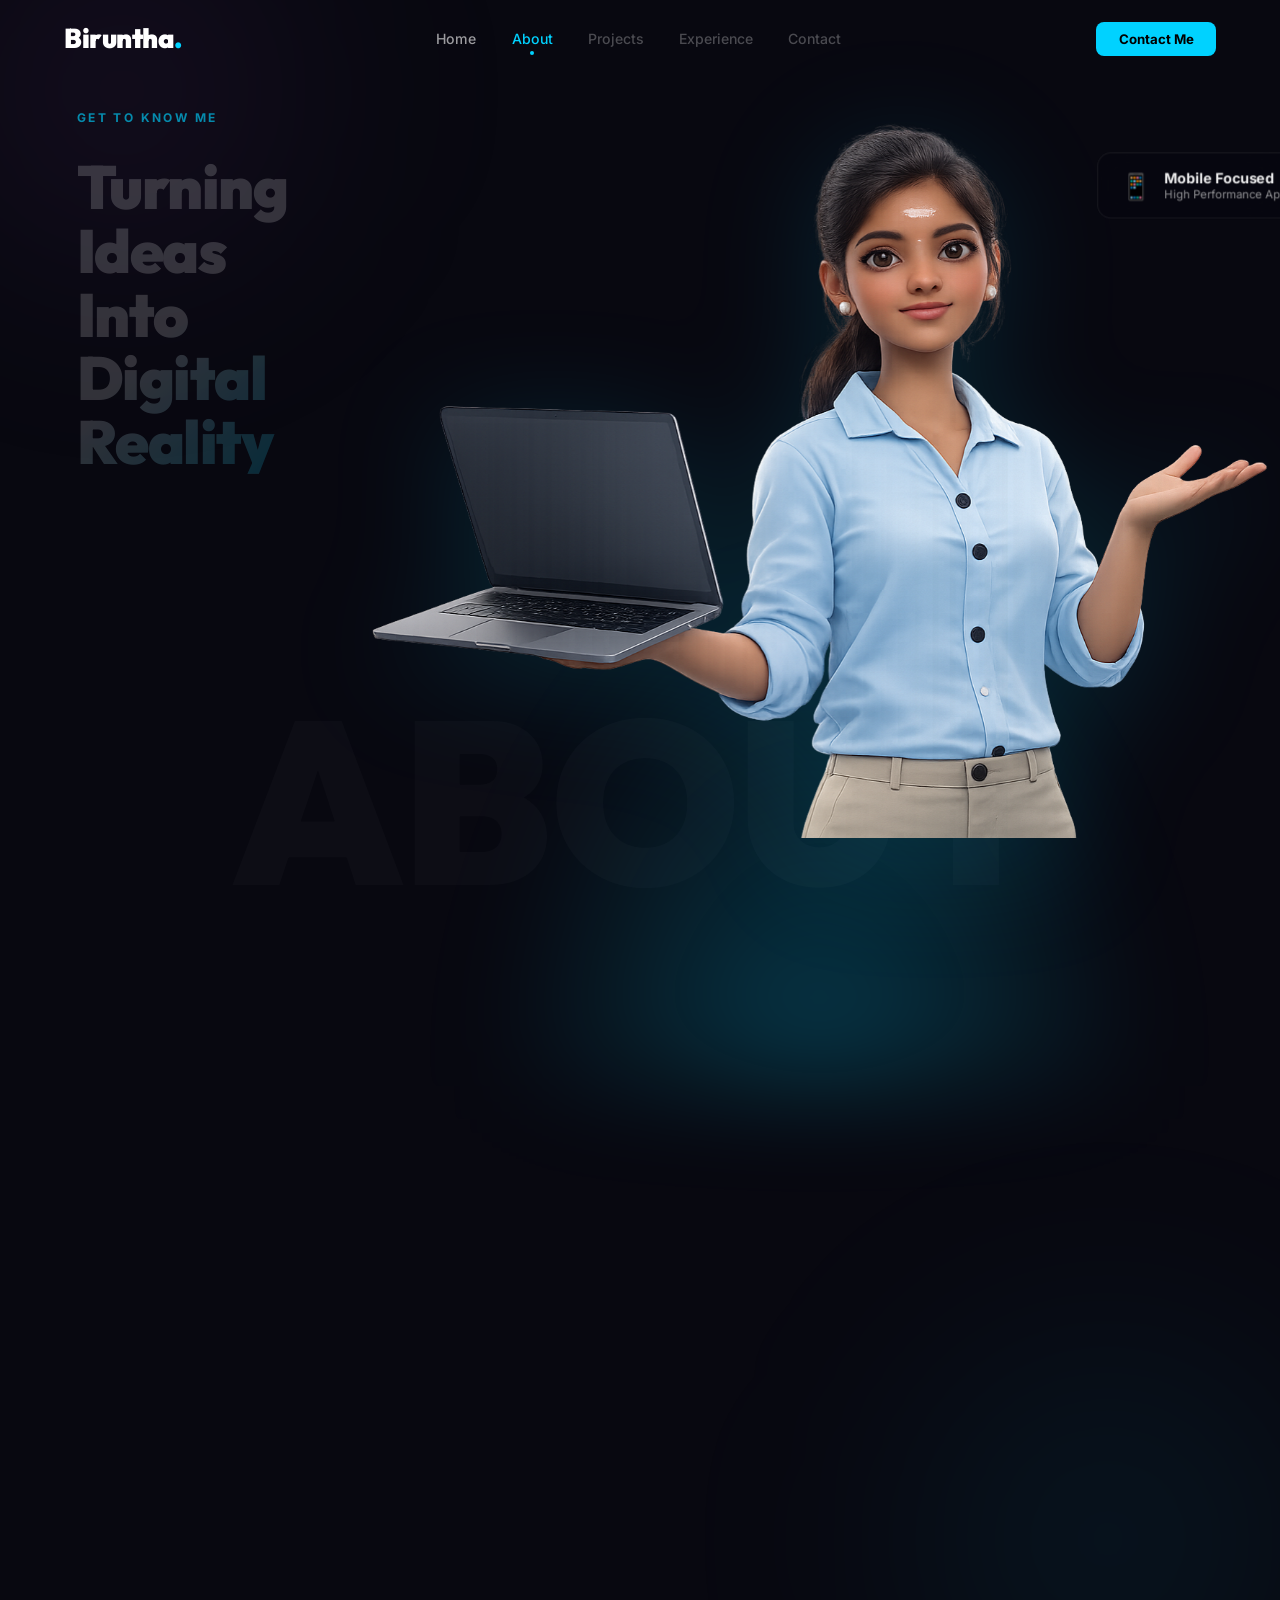
==== about.html @ f57a5639 "final about page" ====
<!DOCTYPE html>
<html lang="en">

<head>
    <meta charset="UTF-8">
    <meta name="viewport" content="width=device-width, initial-scale=1.0">
    <title>About | Biruntha</title>
    <meta name="description" content="About Biruntha — a passionate Software Engineer and mobile app developer.">
    <link rel="preconnect" href="https://fonts.googleapis.com">
    <link rel="preconnect" href="https://fonts.gstatic.com" crossorigin>
    <link
        href="https://fonts.googleapis.com/css2?family=Inter:wght@400;500;600&family=Outfit:wght@700;800;900&display=swap"
        rel="stylesheet">
    <link rel="stylesheet" href="style.css">
    <script src="https://cdnjs.cloudflare.com/ajax/libs/gsap/3.12.2/gsap.min.js"></script>
</head>

<body>

    <!-- ── Header ── -->
    <header class="main-header" id="main-header">
        <div class="header-container">
            <a href="index.html" class="logo">Biruntha<span class="logo-dot">.</span></a>
            <nav class="nav-links">
                <a href="index.html" class="nav-link">Home</a>
                <a href="about.html" class="nav-link active">About</a>
                <a href="#" class="nav-link coming-soon" data-label="Coming Soon">Projects</a>
                <a href="#" class="nav-link coming-soon" data-label="Coming Soon">Experience</a>
                <a href="#" class="nav-link coming-soon" data-label="Coming Soon">Contact</a>
            </nav>
            <div class="header-right">
                <a href="mailto:hello@biruntha.dev" class="btn-hire">Contact Me</a>
            </div>
        </div>
        <div class="header-line"></div>
    </header>

    <!-- ── About Page ── -->
    <section class="about-page">

        <!-- Ambient background -->
        <div class="hero-bg">
            <div class="bg-blob blob-left"></div>
            <div class="bg-blob blob-right"></div>
        </div>
        <div class="bg-text" aria-hidden="true">ABOUT</div>

        <div class="about-container">

            <!-- ════ Top Section: Content + Image ════ -->
            <div class="about-top-grid">

                <!-- LEFT: Content Column -->
                <div class="about-content">
                    <span class="about-eyebrow">Get to know me</span>
                    <h1 class="about-title">Turning Ideas Into<br>Digital Reality</h1>

                    <div class="about-text">
                        <p>
                            I'm <strong>Biruntha</strong>, a Software Engineer who thrives at the intersection of clean
                            code
                            and thoughtful design. I specialize in building <strong>mobile applications</strong> that
                            feel
                            effortless to use — because great software should never feel like work.
                        </p>
                        <p>
                            My approach is simple: understand the problem deeply, craft the cleanest possible solution,
                            and build something people actually love using. Every project I take on gets 100% of my
                            focus
                            and craft.
                        </p>
                    </div>

                    <!-- Skills -->
                    <div class="skills-section">
                        <span class="section-label">Technical Skills</span>
                        <div class="skills-grid" id="skills-grid">
                            <div class="skill-item">
                                <div class="skill-header">
                                    <span class="skill-name">Mobile Development</span>
                                    <span class="skill-pct">95%</span>
                                </div>
                                <div class="skill-bar">
                                    <div class="skill-progress" data-width="95"></div>
                                </div>
                            </div>
                            <div class="skill-item">
                                <div class="skill-header">
                                    <span class="skill-name">UI / UX Design</span>
                                    <span class="skill-pct">85%</span>
                                </div>
                                <div class="skill-bar">
                                    <div class="skill-progress" data-width="85"></div>
                                </div>
                            </div>
                        </div>
                    </div>
                </div>

                <!-- RIGHT: Image Column -->
                <div class="about-image-col">
                    <div class="about-image-wrap">
                        <div class="img-glow"></div>
                        <img src="image copy.png" alt="Biruntha - Profile" class="character-img about-img">

                        <!-- Floating tag -->
                        <div class="about-tag tag-top">
                            <span class="about-tag-icon">📱</span>
                            <div class="about-tag-label">
                                <strong>Mobile Focused</strong>
                                <span>High Performance Apps</span>
                            </div>
                        </div>
                    </div>

                    <!-- Tech Stack & Opportunities (Moved to Bottom of Image) -->
                    <div class="about-meta-row">
                        <div class="tech-stack-group">
                            <p class="tech-label">Core Stack</p>
                            <div class="tech-chips">
                                <span class="tech-chip">Flutter</span>
                                <span class="tech-chip">Dart</span>
                                <span class="tech-chip">Firebase</span>
                                <span class="tech-chip">React Native</span>
                                <span class="tech-chip">HTML</span>
                                <span class="tech-chip">CSS</span>
                            </div>
                        </div>

                        <div class="availability-status">
                            <div class="availability-row">
                                <span class="avail-dot"></span>
                                <span class="avail-text">Open to opportunities</span>
                            </div>
                        </div>
                    </div>
                </div>
            </div>

            <!-- ════ Bottom Section: 4 Cards ════ -->
            <div class="about-cards-full">
                <div class="about-cards">
                    <div class="about-card">
                        <span class="about-card-icon">🎯</span>
                        <h4>Problem Solver</h4>
                        <p>I break complex challenges into clean, maintainable solutions.</p>
                    </div>
                    <div class="about-card">
                        <span class="about-card-icon">✨</span>
                        <h4>Detail Oriented</h4>
                        <p>Pixel-perfect execution with a high standard for quality.</p>
                    </div>
                    <div class="about-card">
                        <span class="about-card-icon">🚀</span>
                        <h4>Performance First</h4>
                        <p>Fast, smooth, and reliable apps — always optimized.</p>
                    </div>
                    <div class="about-card">
                        <span class="about-card-icon">🤝</span>
                        <h4>Team Player</h4>
                        <p>Collaborative by nature, communicative by practice.</p>
                    </div>
                </div>
            </div>

        </div>
    </section>

    <script src="script.js"></script>
</body>

</html>
---- style.css ----
@import url('https://fonts.googleapis.com/css2?family=Inter:wght@400;500;600&family=Outfit:wght@700;800;900&display=swap');

/* ──────────────────────────────────────────────────
   DESIGN TOKENS
────────────────────────────────────────────────── */
:root {
    --cyan: #00d2ff;
    --cyan-glow: rgba(0, 210, 255, 0.25);
    --cyan-dim: rgba(0, 210, 255, 0.1);
    --purple: #9d50bb;
    --bg: #080810;
    --surface: rgba(255, 255, 255, 0.04);
    --border: rgba(255, 255, 255, 0.08);
    --text: #ffffff;
    --text-soft: rgba(255, 255, 255, 0.6);
    --text-dim: rgba(255, 255, 255, 0.3);
    --heading: 'Outfit', sans-serif;
    --body: 'Inter', sans-serif;
    --header-h: 76px;
    --ease: cubic-bezier(0.25, 0.46, 0.45, 0.94);
}

/* ──────────────────────────────────────────────────
   RESET
────────────────────────────────────────────────── */
*,
*::before,
*::after {
    margin: 0;
    padding: 0;
    box-sizing: border-box;
}

html {
    scroll-behavior: smooth;
}

body {
    background: var(--bg);
    color: var(--text);
    font-family: var(--body);
    overflow-x: hidden;
    min-height: 100vh;
}

/* ──────────────────────────────────────────────────
   HEADER
────────────────────────────────────────────────── */
.main-header {
    position: fixed;
    inset: 0 0 auto 0;
    height: var(--header-h);
    z-index: 200;
    transition: background 0.4s var(--ease), box-shadow 0.4s var(--ease);
}

.main-header.scrolled {
    background: rgba(8, 8, 16, 0.9);
    backdrop-filter: blur(20px);
    box-shadow: 0 1px 0 var(--border);
}

.header-container {
    max-width: 1380px;
    height: var(--header-h);
    margin: 0 auto;
    padding: 0 5%;
    display: flex;
    align-items: center;
    gap: 3rem;
}

.logo {
    font-family: var(--heading);
    font-size: 1.7rem;
    font-weight: 900;
    color: var(--text);
    letter-spacing: -0.5px;
    flex-shrink: 0;
    text-decoration: none;
}

.logo-dot {
    color: var(--cyan);
}

.nav-links {
    display: flex;
    gap: 0.2rem;
    flex: 1;
    justify-content: center;
}

.nav-link {
    position: relative;
    text-decoration: none;
    color: var(--text-soft);
    font-size: 0.88rem;
    font-weight: 500;
    padding: 0.5rem 1rem;
    border-radius: 8px;
    transition: color 0.25s, background 0.25s;
}

.nav-link:hover {
    color: var(--text);
    background: var(--surface);
}

.nav-link.active {
    color: var(--cyan);
}

.nav-link.active::after {
    content: '';
    position: absolute;
    bottom: 0px;
    left: 50%;
    transform: translateX(-50%);
    width: 4px;
    height: 4px;
    background: var(--cyan);
    border-radius: 50%;
}

/* Coming-soon tooltip */
.nav-link.coming-soon {
    cursor: default;
    opacity: 0.45;
}

.nav-link.coming-soon:hover {
    background: transparent;
    color: var(--text-soft);
}

.nav-link.coming-soon::before {
    content: attr(data-label);
    position: absolute;
    top: calc(100% + 8px);
    left: 50%;
    transform: translateX(-50%) translateY(-4px);
    background: var(--bg);
    border: 1px solid var(--border);
    color: var(--cyan);
    font-size: 0.65rem;
    font-weight: 600;
    letter-spacing: 0.05em;
    padding: 4px 10px;
    border-radius: 6px;
    white-space: nowrap;
    opacity: 0;
    pointer-events: none;
    transition: opacity 0.2s, transform 0.2s;
}

.nav-link.coming-soon:hover::before {
    opacity: 1;
    transform: translateX(-50%) translateY(0);
}

.header-right {
    flex-shrink: 0;
}

.btn-hire {
    padding: 0.55rem 1.4rem;
    background: var(--cyan);
    color: #000;
    font-size: 0.83rem;
    font-weight: 700;
    border-radius: 8px;
    text-decoration: none;
    transition: opacity 0.25s, transform 0.25s;
}

.btn-hire:hover {
    opacity: 0.85;
    transform: translateY(-1px);
}

.header-line {
    position: absolute;
    bottom: 0;
    left: 0;
    width: 100%;
    height: 1px;
    background: linear-gradient(90deg, transparent, var(--cyan), transparent);
    opacity: 0;
    transition: opacity 0.4s;
}

.main-header.scrolled .header-line {
    opacity: 0.35;
}


/* ──────────────────────────────────────────────────
   SHARED BACKGROUND ELEMENTS
────────────────────────────────────────────────── */
.hero-bg {
    position: absolute;
    inset: 0;
    z-index: 0;
    pointer-events: none;
}

.bg-blob {
    position: absolute;
    border-radius: 50%;
    filter: blur(110px);
    pointer-events: none;
}

.blob-left {
    width: 500px;
    height: 500px;
    background: radial-gradient(circle, rgba(157, 80, 187, 0.13), transparent 70%);
    top: -10%;
    left: -10%;
    animation: drift 18s ease-in-out infinite alternate;
}

.blob-right {
    width: 600px;
    height: 600px;
    background: radial-gradient(circle, rgba(0, 210, 255, 0.09), transparent 70%);
    bottom: -15%;
    right: -10%;
    animation: drift 22s ease-in-out infinite alternate-reverse;
}

@keyframes drift {
    from {
        transform: translate(0, 0);
    }

    to {
        transform: translate(40px, 30px);
    }
}

.bg-text {
    position: absolute;
    top: 50%;
    left: 50%;
    transform: translate(-50%, -50%);
    font-family: var(--heading);
    font-size: 18vw;
    font-weight: 900;
    color: rgba(255, 255, 255, 0.025);
    white-space: nowrap;
    z-index: 1;
    user-select: none;
    letter-spacing: -2px;
}

/* Image glow */
.img-glow {
    position: absolute;
    bottom: 5%;
    width: 75%;
    height: 50%;
    background: radial-gradient(ellipse at bottom, var(--cyan-glow), transparent 70%);
    filter: blur(50px);
    z-index: 4;
    pointer-events: none;
    animation: glow-breathe 6s ease-in-out infinite alternate;
}

@keyframes glow-breathe {
    from {
        opacity: 0.4;
    }

    to {
        opacity: 0.8;
    }
}

.character-img {
    object-fit: contain;
    z-index: 5;
    position: relative;
    filter: drop-shadow(0 20px 60px rgba(0, 210, 255, 0.14));
}


/* ──────────────────────────────────────────────────
   HERO PAGE
────────────────────────────────────────────────── */
.hero {
    position: relative;
    width: 100%;
    height: 100vh;
    display: flex;
    align-items: center;
    justify-content: center;
    overflow: hidden;
}

.hero-container {
    position: relative;
    width: 88%;
    max-width: 1380px;
    height: 100%;
    display: grid;
    grid-template-columns: 1fr 1fr;
    align-items: center;
    z-index: 10;
    gap: 2rem;
}

.hero-content {
    padding-right: 2rem;
}

.hero-name {
    font-family: var(--heading);
    font-size: 5rem;
    font-weight: 900;
    line-height: 1;
    letter-spacing: -2px;
    margin-bottom: 0.6rem;
    background: linear-gradient(135deg, #fff 40%, var(--cyan) 100%);
    -webkit-background-clip: text;
    background-clip: text;
    -webkit-text-fill-color: transparent;
}

.hero-title {
    font-size: 0.9rem;
    font-weight: 600;
    letter-spacing: 0.28em;
    text-transform: uppercase;
    color: var(--cyan);
    margin-bottom: 1.8rem;
}

.hero-bio {
    font-size: 1.05rem;
    line-height: 1.8;
    color: var(--text-soft);
    max-width: 480px;
    margin-bottom: 2.5rem;
}

.hero-cta {
    display: flex;
    gap: 1rem;
    flex-wrap: wrap;
}

.btn {
    display: inline-block;
    padding: 0.85rem 2rem;
    border-radius: 10px;
    font-weight: 600;
    font-size: 0.9rem;
    text-decoration: none;
    transition: all 0.3s var(--ease);
}

.btn-primary {
    background: var(--cyan);
    color: #000;
}

.btn-primary:hover {
    transform: translateY(-3px);
    box-shadow: 0 12px 28px rgba(0, 210, 255, 0.25);
}

.btn-ghost {
    border: 1px solid var(--border);
    color: var(--text-soft);
    position: relative;
}

.btn-ghost:hover {
    border-color: rgba(255, 255, 255, 0.2);
    color: var(--text);
}

.coming-soon-btn {
    cursor: default;
    opacity: 0.55;
}

.coming-soon-btn::before {
    content: attr(data-label);
    position: absolute;
    top: -36px;
    left: 50%;
    transform: translateX(-50%) translateY(4px);
    background: var(--bg);
    border: 1px solid var(--border);
    color: var(--cyan);
    font-size: 0.65rem;
    font-weight: 600;
    letter-spacing: 0.05em;
    padding: 4px 10px;
    border-radius: 6px;
    white-space: nowrap;
    opacity: 0;
    pointer-events: none;
    transition: opacity 0.2s, transform 0.2s;
}

.coming-soon-btn:hover::before {
    opacity: 1;
    transform: translateX(-50%) translateY(0);
}

.hero-image-wrap {
    position: relative;
    height: 100%;
    display: flex;
    align-items: flex-end;
    justify-content: center;
}

.hero-image-wrap .character-img {
    height: 88vh;
    max-height: 820px;
}


/* ──────────────────────────────────────────────────
   ABOUT PAGE
────────────────────────────────────────────────── */
.about-page {
    position: relative;
    width: 100%;
    min-height: 100vh;
    display: flex;
    align-items: center;
    justify-content: center;
    padding: calc(var(--header-h) + 1.5rem) 0 4rem;
    overflow: hidden;
}

.about-container {
    position: relative;
    width: 88%;
    max-width: 1380px;
    display: flex;
    flex-direction: column;
    gap: 5rem;
    z-index: 10;
}

.about-top-grid {
    display: grid;
    grid-template-columns: 1.15fr 0.85fr;
    gap: 4rem;
    align-items: flex-start;
}

/* About image */
/* ── Left column wrapper ── */
.about-image-col {
    display: flex;
    flex-direction: column;
    align-items: center;
    gap: 1.8rem;
    height: 100%;
}

.about-meta-row {
    display: flex;
    flex-direction: column;
    align-items: center;
    gap: 1.5rem;
    margin-top: 2rem;
    width: 100%;
}

.tech-stack-group {
    text-align: center;
}

.tech-label {
    font-size: 0.72rem;
    font-weight: 700;
    letter-spacing: 0.2em;
    text-transform: uppercase;
    color: var(--text-dim);
    margin-bottom: 0.8rem;
}

.tech-chips {
    display: flex;
    flex-wrap: wrap;
    gap: 0.6rem;
    justify-content: center;
}

.tech-chip {
    padding: 0.4rem 1rem;
    border: 1px solid var(--border);
    background: var(--surface);
    border-radius: 50px;
    font-size: 0.8rem;
    font-weight: 600;
    color: var(--text-soft);
    transition: all 0.3s;
    cursor: default;
    backdrop-filter: blur(8px);
}

.tech-chip:hover {
    border-color: var(--cyan);
    color: var(--cyan);
    background: var(--cyan-dim);
}

.availability-status {
    flex-shrink: 0;
}

.availability-row {
    display: inline-flex;
    align-items: center;
    gap: 0.6rem;
    padding: 0.5rem 1.2rem;
    border: 1px solid rgba(34, 197, 94, 0.2);
    border-radius: 50px;
    background: rgba(34, 197, 94, 0.05);
}

.avail-dot {
    width: 8px;
    height: 8px;
    background: #22c55e;
    border-radius: 50%;
    box-shadow: 0 0 10px #22c55e;
    animation: pulse-green 2s ease-in-out infinite;
}

@keyframes pulse-green {

    0%,
    100% {
        opacity: 1;
        transform: scale(1);
    }

    50% {
        opacity: 0.5;
        transform: scale(1.1);
    }
}

.avail-text {
    font-size: 0.78rem;
    font-weight: 700;
    color: #22c55e;
    letter-spacing: 0.02em;
}

/* Image wrap */
.about-image-wrap {
    position: relative;
    display: flex;
    justify-content: center;
    align-items: flex-start;
    flex: 1;
    height: 100%;
}

.about-img {
    height: 82vh !important;
    max-height: 860px !important;
    object-fit: contain;
}

/* Floating tag on image */
.about-tag {
    position: absolute;
    bottom: 12%;
    right: -10%;
    background: rgba(8, 8, 16, 0.7);
    border: 1px solid var(--border);
    backdrop-filter: blur(20px);
    border-radius: 14px;
    padding: 1rem 1.4rem;
    z-index: 20;
    display: flex;
    align-items: center;
    gap: 0.8rem;
    animation: float-tag 4s ease-in-out infinite alternate;
}

.about-tag.tag-top {
    top: 5%;
    bottom: auto;
    right: -5%;
}

@keyframes float-tag {
    from {
        transform: translateY(0px);
    }

    to {
        transform: translateY(-12px);
    }
}

.about-tag-icon {
    font-size: 1.6rem;
}

.about-tag-label {
    display: flex;
    flex-direction: column;
    gap: 2px;
}

.about-tag-label strong {
    font-size: 0.9rem;
    color: var(--text);
    font-weight: 700;
}

.about-tag-label span {
    font-size: 0.72rem;
    color: var(--text-soft);
}

/* About content */
.about-content {
    padding-right: 1rem;
}

.about-eyebrow {
    display: inline-block;
    font-size: 0.75rem;
    font-weight: 700;
    letter-spacing: 0.2em;
    text-transform: uppercase;
    color: var(--cyan);
    margin-bottom: 1rem;
}

.about-title {
    font-family: var(--heading);
    font-size: 3.8rem;
    font-weight: 900;
    line-height: 1.05;
    letter-spacing: -1.5px;
    margin-bottom: 1.5rem;
    background: linear-gradient(135deg, #fff 50%, var(--cyan) 100%);
    -webkit-background-clip: text;
    background-clip: text;
    -webkit-text-fill-color: transparent;
}

.about-text {
    margin-bottom: 2.5rem;
}

.about-text p {
    font-size: 1.05rem;
    line-height: 1.85;
    color: var(--text-soft);
    margin-bottom: 1.2rem;
}

.about-text p:last-child {
    margin-bottom: 0;
}

.about-text strong {
    color: var(--text);
    font-weight: 600;
}

/* Skills */
.skills-section {
    margin-bottom: 2.5rem;
}

.section-label {
    font-size: 0.75rem;
    font-weight: 700;
    letter-spacing: 0.18em;
    text-transform: uppercase;
    color: var(--text-dim);
    margin-bottom: 1.2rem;
    display: block;
}

.skills-grid {
    display: flex;
    flex-direction: column;
    gap: 1.2rem;
}



.skill-header {
    display: flex;
    justify-content: space-between;
    align-items: center;
    margin-bottom: 0.5rem;
}

.skill-name {
    font-size: 0.88rem;
    font-weight: 600;
    color: var(--text-soft);
}

.skill-pct {
    font-size: 0.78rem;
    font-weight: 700;
    color: var(--cyan);
    font-family: var(--heading);
}

.skill-bar {
    width: 100%;
    height: 5px;
    background: var(--surface);
    border-radius: 10px;
    overflow: hidden;
}

.skill-progress {
    height: 100%;
    width: 0;
    /* animated via JS */
    background: linear-gradient(90deg, var(--cyan), var(--purple));
    border-radius: 10px;
    box-shadow: 0 0 12px var(--cyan-glow);
    transition: width 1.2s cubic-bezier(0.4, 0, 0.2, 1);
}

/* Info cards */
.about-cards {
    display: grid;
    grid-template-columns: repeat(4, 1fr);
    gap: 1.5rem;
}

.about-card {
    padding: 1.4rem;
    border: 1px solid var(--border);
    background: var(--surface);
    border-radius: 14px;
    backdrop-filter: blur(10px);
    transition: border-color 0.3s, transform 0.3s;
}

.about-card:hover {
    border-color: rgba(0, 210, 255, 0.3);
    transform: translateY(-3px);
}

.about-card-icon {
    font-size: 1.5rem;
    margin-bottom: 0.6rem;
    display: block;
}

.about-card h4 {
    font-size: 0.85rem;
    font-weight: 700;
    color: var(--text);
    margin-bottom: 0.3rem;
}

.about-card p {
    font-size: 0.78rem;
    color: var(--text-soft);
    line-height: 1.5;
}


/* ──────────────────────────────────────────────────
   RESPONSIVE
────────────────────────────────────────────────── */

/* Hero responsive */
@media (max-width:1024px) {
    .hero {
        height: auto;
        min-height: 100vh;
        overflow: visible;
        padding: calc(var(--header-h) + 2rem) 0;
    }

    .hero-container {
        grid-template-columns: 1fr;
        text-align: center;
        align-content: flex-start;
        gap: 3rem;
    }

    .hero-content {
        padding-right: 0;
        order: 2;
    }

    .hero-bio {
        margin: 0 auto 2rem;
    }

    .hero-cta {
        justify-content: center;
    }

    .hero-image-wrap {
        order: 1;
        height: auto;
    }

    .hero-image-wrap .character-img {
        height: 50vh;
        max-height: 400px;
    }

    .hero-name {
        font-size: 3.2rem;
    }
}

/* About responsive */
@media (max-width:1024px) {
    .about-page {
        padding: calc(var(--header-h) + 1rem) 0 3rem;
    }

    .about-top-grid {
        grid-template-columns: 1fr;
        text-align: center;
        gap: 3rem;
    }

    .about-meta-row {
        flex-direction: column;
        align-items: center;
        gap: 2rem;
        text-align: center;
    }

    .tech-chips {
        justify-content: center;
    }

    .about-img {
        height: 50vh !important;
        max-height: 420px !important;
        margin-top: 0;
    }

    .about-tag {
        right: 0;
        bottom: 5%;
    }

    .about-cards {
        grid-template-columns: repeat(auto-fit, minmax(250px, 1fr));
    }
}

/* Mobile nav */
@media (max-width:768px) {
    .header-container {
        gap: 1rem;
        justify-content: space-between;
    }

    .logo {
        font-size: 1.4rem;
    }

    .nav-links {
        display: none;
    }
}

@media (max-width:640px) {
    .hero-name {
        font-size: 2.6rem;
    }

    .about-title {
        font-size: 2rem;
    }
}
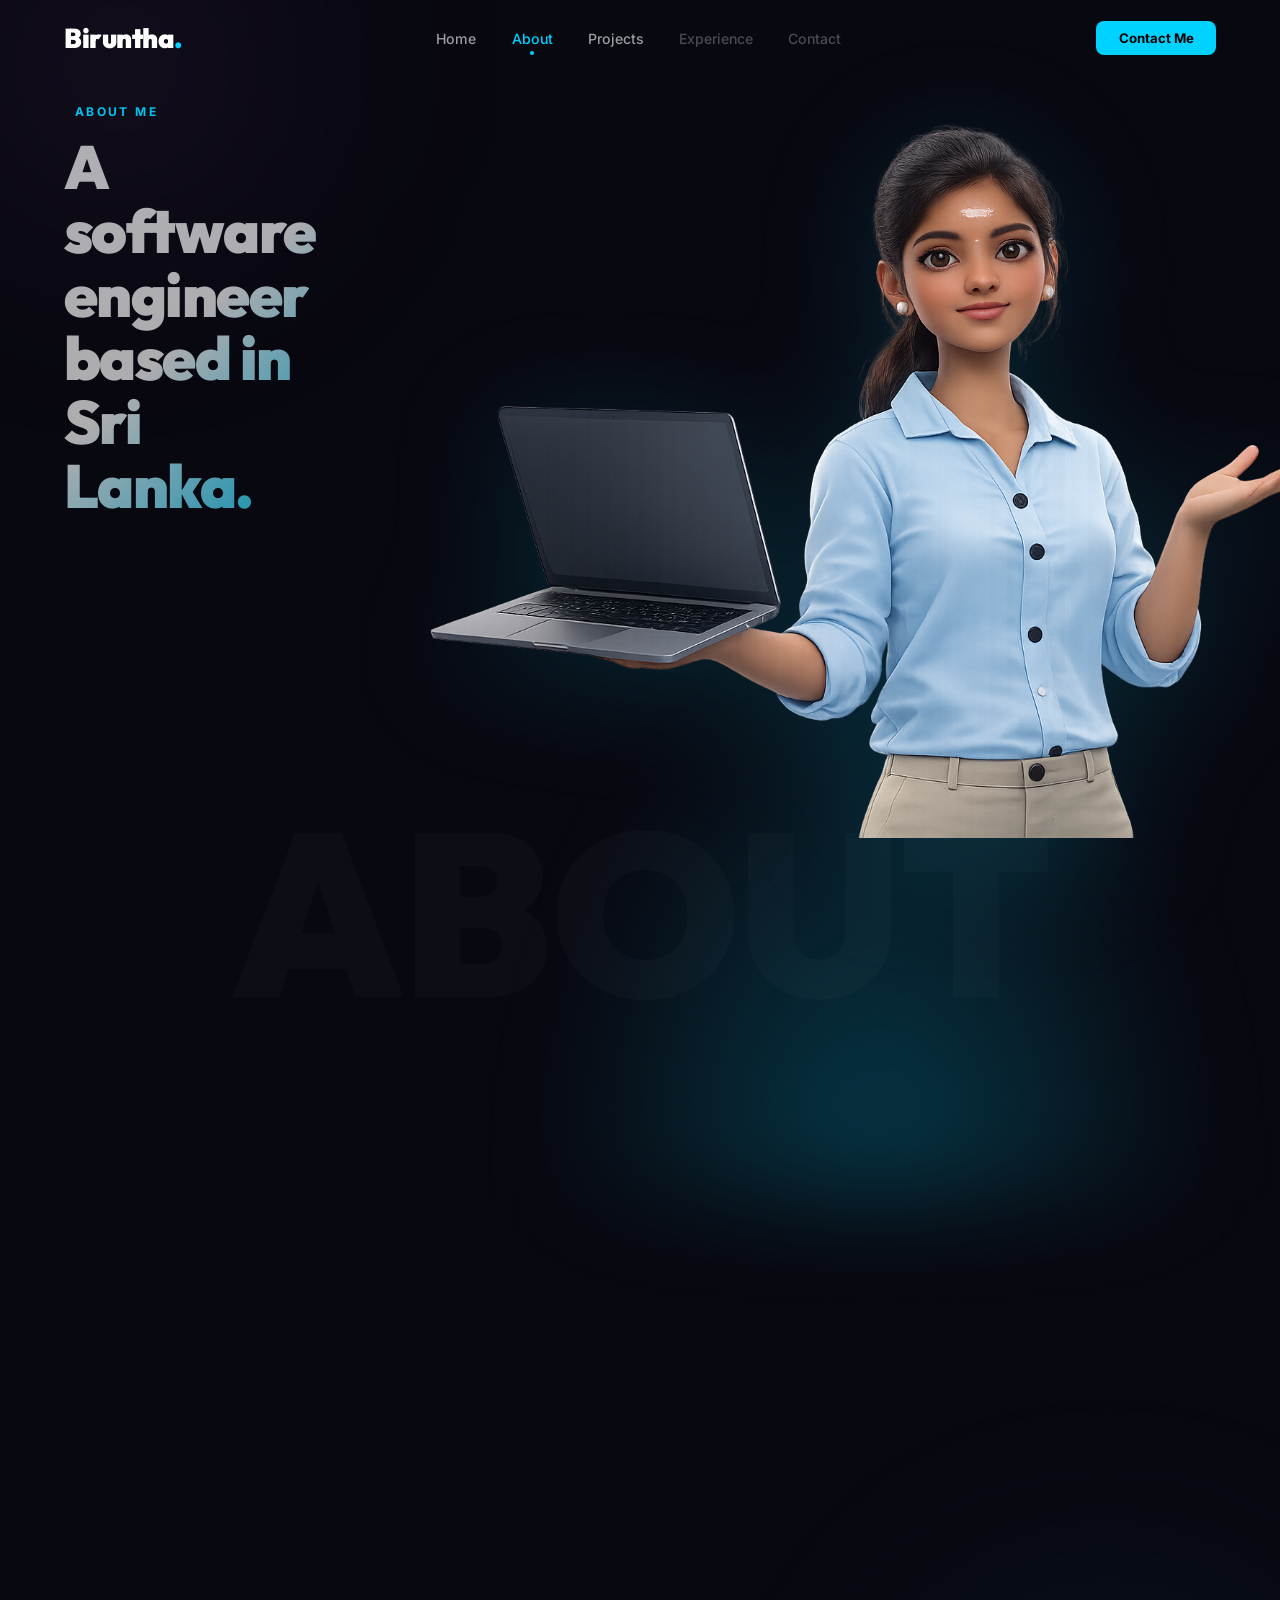
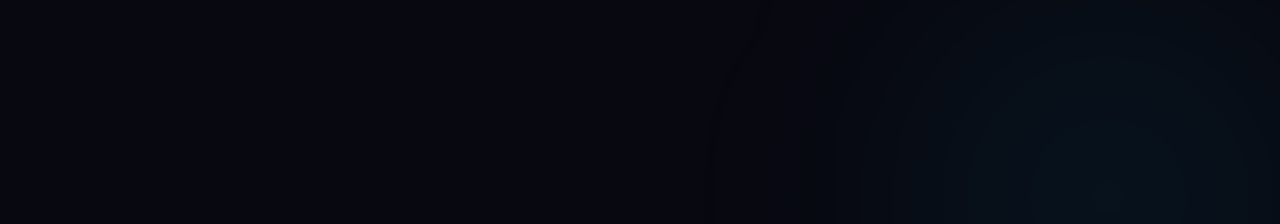
==== commit 8b700341: "project page" ====
--- a/about.html
+++ b/about.html
@@ -3,7 +3,7 @@
 
 <head>
     <meta charset="UTF-8">
-    <meta name="viewport" content="width=device-width, initial-scale=1.0">
+    <meta name="viewport" content="width=device-width, initial-scale=1.0, maximum-scale=1.0, user-scalable=no">
     <title>About | Biruntha</title>
     <meta name="description" content="About Biruntha — a passionate Software Engineer and mobile app developer.">
     <link rel="preconnect" href="https://fonts.googleapis.com">
@@ -24,12 +24,17 @@
             <nav class="nav-links">
                 <a href="index.html" class="nav-link">Home</a>
                 <a href="about.html" class="nav-link active">About</a>
-                <a href="#" class="nav-link coming-soon" data-label="Coming Soon">Projects</a>
+                <a href="projects.html" class="nav-link">Projects</a>
                 <a href="#" class="nav-link coming-soon" data-label="Coming Soon">Experience</a>
                 <a href="#" class="nav-link coming-soon" data-label="Coming Soon">Contact</a>
             </nav>
             <div class="header-right">
                 <a href="mailto:hello@biruntha.dev" class="btn-hire">Contact Me</a>
+                <button class="menu-toggle" id="menu-toggle" aria-label="Toggle Menu">
+                    <span></span>
+                    <span></span>
+                    <span></span>
+                </button>
             </div>
         </div>
         <div class="header-line"></div>
@@ -50,34 +55,27 @@
             <!-- ════ Top Section: Content + Image ════ -->
             <div class="about-top-grid">
 
-                <!-- LEFT: Content Column -->
-                <div class="about-content">
-                    <span class="about-eyebrow">Get to know me</span>
-                    <h1 class="about-title">Turning Ideas Into<br>Digital Reality</h1>
-
+                <!-- LEFT: Info Column -->
+                <div class="about-info-col" style="padding-right: 2rem;">
                     <div class="about-text">
-                        <p>
-                            I'm <strong>Biruntha</strong>, a Software Engineer who thrives at the intersection of clean
-                            code
-                            and thoughtful design. I specialize in building <strong>mobile applications</strong> that
-                            feel
-                            effortless to use — because great software should never feel like work.
-                        </p>
-                        <p>
-                            My approach is simple: understand the problem deeply, craft the cleanest possible solution,
-                            and build something people actually love using. Every project I take on gets 100% of my
-                            focus
-                            and craft.
-                        </p>
-                    </div>
-
-                    <!-- Skills -->
+                        <span class="about-eyebrow">About Me</span>
+                        <h1 class="about-title">A software engineer based in Sri Lanka.</h1>
+                        <p>I am a passionate software engineer specializing in mobile application development with
+                            Flutter and Dart. My journey in tech is driven by a desire to create impactful digital
+                            solutions that solve real-world problems.</p>
+                        <p>With a strong foundation in both front-end and back-end technologies, I focus on building
+                            seamless, high-performance applications that deliver exceptional user experiences across
+                            all platforms.</p>
+                    </div>
+
                     <div class="skills-section">
-                        <span class="section-label">Technical Skills</span>
-                        <div class="skills-grid" id="skills-grid">
-                            <div class="skill-item">
-                                <div class="skill-header">
-                                    <span class="skill-name">Mobile Development</span>
+                        <h2 class="skills-title">Technical Skills</h2>
+
+                        <!-- Languages & Frameworks -->
+                        <div class="skills-grid" id="skills-grid-1">
+                            <div class="skill-item">
+                                <div class="skill-header">
+                                    <span class="skill-name">Dart / Flutter</span>
                                     <span class="skill-pct">95%</span>
                                 </div>
                                 <div class="skill-bar">
@@ -86,11 +84,51 @@
                             </div>
                             <div class="skill-item">
                                 <div class="skill-header">
-                                    <span class="skill-name">UI / UX Design</span>
+                                    <span class="skill-name">React Native</span>
+                                    <span class="skill-pct">80%</span>
+                                </div>
+                                <div class="skill-bar">
+                                    <div class="skill-progress" data-width="80"></div>
+                                </div>
+                            </div>
+                            <div class="skill-item">
+                                <div class="skill-header">
+                                    <span class="skill-name">C / C++</span>
+                                    <span class="skill-pct">75%</span>
+                                </div>
+                                <div class="skill-bar">
+                                    <div class="skill-progress" data-width="75"></div>
+                                </div>
+                            </div>
+                        </div>
+
+                        <!-- Backend & Tools -->
+                        <div class="skills-grid" id="skills-grid-2">
+                            <div class="skill-item">
+                                <div class="skill-header">
+                                    <span class="skill-name">Firebase / Backend</span>
                                     <span class="skill-pct">85%</span>
                                 </div>
                                 <div class="skill-bar">
                                     <div class="skill-progress" data-width="85"></div>
+                                </div>
+                            </div>
+                            <div class="skill-item">
+                                <div class="skill-header">
+                                    <span class="skill-name">MySQL</span>
+                                    <span class="skill-pct">70%</span>
+                                </div>
+                                <div class="skill-bar">
+                                    <div class="skill-progress" data-width="70"></div>
+                                </div>
+                            </div>
+                            <div class="skill-item">
+                                <div class="skill-header">
+                                    <span class="skill-name">VS Code / Tools</span>
+                                    <span class="skill-pct">90%</span>
+                                </div>
+                                <div class="skill-bar">
+                                    <div class="skill-progress" data-width="90"></div>
                                 </div>
                             </div>
                         </div>
@@ -101,41 +139,33 @@
                 <div class="about-image-col">
                     <div class="about-image-wrap">
                         <div class="img-glow"></div>
-                        <img src="image copy.png" alt="Biruntha - Profile" class="character-img about-img">
-
-                        <!-- Floating tag -->
-                        <div class="about-tag tag-top">
-                            <span class="about-tag-icon">📱</span>
-                            <div class="about-tag-label">
-                                <strong>Mobile Focused</strong>
-                                <span>High Performance Apps</span>
-                            </div>
-                        </div>
-                    </div>
-
-                    <!-- Tech Stack & Opportunities (Moved to Bottom of Image) -->
+                        <img src="assets/pages/about page.png" alt="Biruntha - Profile" class="character-img about-img">
+                    </div>
+
+                    <!-- Meta info row (Stack + Status) -->
                     <div class="about-meta-row">
-                        <div class="tech-stack-group">
-                            <p class="tech-label">Core Stack</p>
+                        <div class="about-meta-col">
+                            <span class="meta-label">Core Stack</span>
                             <div class="tech-chips">
                                 <span class="tech-chip">Flutter</span>
                                 <span class="tech-chip">Dart</span>
+                                <span class="tech-chip">React Native</span>
                                 <span class="tech-chip">Firebase</span>
-                                <span class="tech-chip">React Native</span>
                                 <span class="tech-chip">HTML</span>
                                 <span class="tech-chip">CSS</span>
                             </div>
                         </div>
-
-                        <div class="availability-status">
-                            <div class="availability-row">
-                                <span class="avail-dot"></span>
-                                <span class="avail-text">Open to opportunities</span>
+                        <div class="about-meta-col">
+                            <span class="meta-label">Availability</span>
+                            <div class="availability-status">
+                                <span class="status-dot"></span>
+                                Open to opportunities
                             </div>
                         </div>
                     </div>
                 </div>
-            </div>
+
+            </div> <!-- End about-top-grid -->
 
             <!-- ════ Bottom Section: 4 Cards ════ -->
             <div class="about-cards-full">
@@ -163,7 +193,7 @@
                 </div>
             </div>
 
-        </div>
+        </div> <!-- End about-container -->
     </section>
 
     <script src="script.js"></script>
--- a/style.css
+++ b/style.css
@@ -31,9 +31,7 @@
     box-sizing: border-box;
 }
 
-html {
-    scroll-behavior: smooth;
-}
+
 
 body {
     background: var(--bg);
@@ -41,6 +39,9 @@
     font-family: var(--body);
     overflow-x: hidden;
     min-height: 100vh;
+    /* Prevent unwanted zooming and "scroll to zoom" on trackpads/mobile */
+    touch-action: manipulation;
+    overscroll-behavior-y: none;
 }
 
 /* ──────────────────────────────────────────────────
@@ -160,7 +161,13 @@
 }
 
 .header-right {
+    display: flex;
+    align-items: center;
     flex-shrink: 0;
+}
+
+.menu-toggle {
+    display: none;
 }
 
 .btn-hire {
@@ -292,11 +299,10 @@
 .hero {
     position: relative;
     width: 100%;
-    height: 100vh;
+    min-height: 100vh;
     display: flex;
     align-items: center;
     justify-content: center;
-    overflow: hidden;
 }
 
 .hero-container {
@@ -305,7 +311,7 @@
     max-width: 1380px;
     height: 100%;
     display: grid;
-    grid-template-columns: 1fr 1fr;
+    grid-template-columns: 1.1fr 0.9fr;
     align-items: center;
     z-index: 10;
     gap: 2rem;
@@ -417,12 +423,14 @@
     height: 100%;
     display: flex;
     align-items: flex-end;
-    justify-content: center;
+    justify-content: flex-start;
 }
 
 .hero-image-wrap .character-img {
-    height: 88vh;
-    max-height: 820px;
+    height: 94vh;
+    max-height: 880px;
+    margin-left: -2rem;
+    /* Pull closer to the left edge */
 }
 
 
@@ -452,7 +460,7 @@
 
 .about-top-grid {
     display: grid;
-    grid-template-columns: 1.15fr 0.85fr;
+    grid-template-columns: 1fr 1.1fr;
     gap: 4rem;
     align-items: flex-start;
 }
@@ -462,38 +470,56 @@
 .about-image-col {
     display: flex;
     flex-direction: column;
-    align-items: center;
+    align-items: flex-end;
     gap: 1.8rem;
     height: 100%;
 }
 
+.about-image-wrap {
+    position: relative;
+    display: flex;
+    justify-content: flex-end;
+    width: 100%;
+}
+
+.about-img {
+    height: 85vh !important;
+    max-height: 750px !important;
+    object-fit: contain;
+}
+
 .about-meta-row {
     display: flex;
     flex-direction: column;
-    align-items: center;
-    gap: 1.5rem;
-    margin-top: 2rem;
+    align-items: flex-end;
+    gap: 1.8rem;
+    margin-top: 2.5rem;
     width: 100%;
+}
+
+.about-meta-col {
+    text-align: right;
 }
 
 .tech-stack-group {
     text-align: center;
 }
 
-.tech-label {
+.meta-label {
     font-size: 0.72rem;
     font-weight: 700;
     letter-spacing: 0.2em;
     text-transform: uppercase;
     color: var(--text-dim);
     margin-bottom: 0.8rem;
+    display: block;
 }
 
 .tech-chips {
     display: flex;
     flex-wrap: wrap;
     gap: 0.6rem;
-    justify-content: center;
+    justify-content: flex-end;
 }
 
 .tech-chip {
@@ -516,7 +542,36 @@
 }
 
 .availability-status {
-    flex-shrink: 0;
+    display: inline-flex;
+    align-items: center;
+    gap: 0.8rem;
+    font-size: 0.9rem;
+    font-weight: 600;
+    color: #22c55e;
+    text-shadow: 0 0 10px rgba(34, 197, 94, 0.3);
+}
+
+.status-dot {
+    width: 8px;
+    height: 8px;
+    background: #22c55e;
+    border-radius: 50%;
+    box-shadow: 0 0 10px #22c55e;
+    animation: status-pulse 2s ease-in-out infinite;
+}
+
+@keyframes status-pulse {
+
+    0%,
+    100% {
+        opacity: 1;
+        transform: scale(1);
+    }
+
+    50% {
+        opacity: 0.5;
+        transform: scale(1.2);
+    }
 }
 
 .availability-row {
@@ -579,7 +634,7 @@
 .about-tag {
     position: absolute;
     bottom: 12%;
-    right: -10%;
+    left: -5%;
     background: rgba(8, 8, 16, 0.7);
     border: 1px solid var(--border);
     backdrop-filter: blur(20px);
@@ -696,6 +751,11 @@
     display: flex;
     flex-direction: column;
     gap: 1.2rem;
+    margin-bottom: 2rem;
+}
+
+.skills-grid:last-of-type {
+    margin-bottom: 0;
 }
 
 
@@ -739,6 +799,11 @@
 }
 
 /* Info cards */
+.about-cards-full {
+    margin-top: 5rem;
+    width: 100%;
+}
+
 .about-cards {
     display: grid;
     grid-template-columns: repeat(4, 1fr);
@@ -780,6 +845,164 @@
 
 
 /* ──────────────────────────────────────────────────
+   PROJECTS PAGE
+────────────────────────────────────────────────── */
+.projects-page {
+    position: relative;
+    width: 100%;
+    min-height: 100vh;
+    padding: calc(var(--header-h) + 2rem) 0 6rem;
+    overflow: hidden;
+}
+
+.projects-container {
+    position: relative;
+    width: 88%;
+    max-width: 1380px;
+    margin: 0 auto;
+    z-index: 10;
+}
+
+.projects-hero-grid {
+    display: grid;
+    grid-template-columns: 0.8fr 1.2fr;
+    gap: 4rem;
+    align-items: center;
+    margin-bottom: 6rem;
+}
+
+.projects-hero-image {
+    position: relative;
+    display: flex;
+    justify-content: flex-start;
+    order: 1;
+}
+
+.projects-header {
+    text-align: left;
+    order: 2;
+}
+
+.projects-hero-image .character-img {
+    height: 75vh;
+    max-height: 650px;
+    object-fit: contain;
+    filter: drop-shadow(0 0 20px var(--cyan-glow));
+    z-index: 2;
+}
+
+.projects-eyebrow {
+    font-size: 0.75rem;
+    font-weight: 700;
+    letter-spacing: 0.2em;
+    text-transform: uppercase;
+    color: var(--cyan);
+    margin-bottom: 1rem;
+    display: inline-block;
+}
+
+.projects-title {
+    font-family: var(--heading);
+    font-size: 3.8rem;
+    font-weight: 900;
+    line-height: 1.05;
+    letter-spacing: -1.5px;
+    margin-bottom: 1.2rem;
+    background: linear-gradient(135deg, #fff 50%, var(--cyan) 100%);
+    -webkit-background-clip: text;
+    background-clip: text;
+    -webkit-text-fill-color: transparent;
+}
+
+.projects-subtitle {
+    color: var(--text-soft);
+    font-size: 1.05rem;
+    max-width: 600px;
+    margin: 0 auto;
+}
+
+.projects-list {
+    display: flex;
+    flex-direction: column;
+    gap: 4rem;
+}
+
+.project-item {
+    display: grid;
+    grid-template-columns: 1fr 1fr;
+    gap: 3rem;
+    align-items: center;
+    padding: 3rem;
+    border-radius: 24px;
+    background: var(--surface);
+    border: 1px solid var(--border);
+    backdrop-filter: blur(10px);
+}
+
+.project-item.reverse .project-content {
+    order: 2;
+}
+
+.project-item.reverse .project-images-wrap {
+    order: 1;
+}
+
+.project-name {
+    font-family: var(--heading);
+    font-size: 2.8rem;
+    font-weight: 800;
+    color: var(--text);
+    margin-bottom: 1.5rem;
+    letter-spacing: -0.5px;
+}
+
+.project-tags {
+    display: flex;
+    flex-wrap: wrap;
+    gap: 0.8rem;
+    margin-bottom: 1.8rem;
+}
+
+.project-desc {
+    color: var(--text-soft);
+    font-size: 1.05rem;
+    line-height: 1.8;
+}
+
+.project-images-wrap {
+    width: 100%;
+}
+
+.project-images-carousel {
+    display: flex;
+    gap: 1.5rem;
+    overflow-x: auto;
+    padding-bottom: 1rem;
+    scrollbar-width: none;
+    /* Firefox */
+}
+
+.project-images-carousel::-webkit-scrollbar {
+    display: none;
+    /* Chrome, Safari */
+}
+
+.project-img {
+    height: 55vh;
+    min-height: 400px;
+    object-fit: contain;
+    border-radius: 16px;
+    flex-shrink: 0;
+    box-shadow: 0 10px 30px rgba(0, 0, 0, 0.4);
+    border: 1px solid rgba(255, 255, 255, 0.05);
+    transition: transform 0.3s;
+}
+
+.project-img:hover {
+    transform: translateY(-5px);
+}
+
+/* ──────────────────────────────────────────────────
    RESPONSIVE
 ────────────────────────────────────────────────── */
 
@@ -834,9 +1057,14 @@
     }
 
     .about-top-grid {
-        grid-template-columns: 1fr;
+        display: flex;
+        flex-direction: column-reverse;
         text-align: center;
         gap: 3rem;
+    }
+
+    .about-info-col {
+        padding: 0 !important;
     }
 
     .about-meta-row {
@@ -844,16 +1072,32 @@
         align-items: center;
         gap: 2rem;
         text-align: center;
+        width: 100%;
+    }
+
+    .about-meta-col {
+        text-align: center !important;
+        width: 100%;
     }
 
     .tech-chips {
-        justify-content: center;
+        justify-content: center !important;
+    }
+
+    .about-text {
+        text-align: center;
+        margin-bottom: 2rem;
+    }
+
+    .about-title {
+        margin-left: auto;
+        margin-right: auto;
     }
 
     .about-img {
         height: 50vh !important;
         max-height: 420px !important;
-        margin-top: 0;
+        margin: 0 auto;
     }
 
     .about-tag {
@@ -864,9 +1108,67 @@
     .about-cards {
         grid-template-columns: repeat(auto-fit, minmax(250px, 1fr));
     }
-}
-
-/* Mobile nav */
+
+    .projects-container {
+        width: 100%;
+        padding: 0 5%;
+        margin: 0;
+    }
+
+    .project-item {
+        grid-template-columns: 1fr !important;
+        padding: 2rem;
+        gap: 2.5rem;
+        width: 100%;
+        margin: 0 auto;
+        border-radius: 20px;
+    }
+
+    .project-item.reverse .project-content,
+    .project-item .project-content {
+        order: 2 !important;
+        width: 100%;
+    }
+
+    .project-item.reverse .project-images-wrap,
+    .project-item .project-images-wrap {
+        order: 1 !important;
+        width: 100%;
+        overflow: hidden;
+    }
+
+    .project-name {
+        font-size: 2.2rem;
+        margin-bottom: 1rem;
+        word-wrap: break-word;
+        overflow-wrap: break-word;
+    }
+
+    .project-desc {
+        font-size: 1rem;
+        line-height: 1.7;
+        word-wrap: break-word;
+        overflow-wrap: break-word;
+    }
+
+    .project-title {
+        font-size: 3rem;
+    }
+
+    .projects-header {
+        margin-bottom: 4rem;
+        text-align: center;
+        padding: 0 1rem;
+    }
+
+    .projects-hero-grid {
+        grid-template-columns: 1fr;
+        text-align: center;
+        gap: 2rem;
+    }
+}
+
+/* Mobile nav & project scroll */
 @media (max-width:768px) {
     .header-container {
         gap: 1rem;
@@ -875,19 +1177,232 @@
 
     .logo {
         font-size: 1.4rem;
+        position: relative;
+        z-index: 202;
+    }
+
+    .header-right {
+        gap: 0.8rem;
+    }
+
+    .btn-hire {
+        padding: 0.4rem 0.8rem;
+        font-size: 0.75rem;
+    }
+
+    .menu-toggle {
+        display: flex;
+        flex-direction: column;
+        justify-content: center;
+        gap: 5px;
+        background: transparent;
+        border: none;
+        cursor: pointer;
+        z-index: 202;
+        width: 28px;
+        height: 24px;
+        padding: 0;
+    }
+
+    .menu-toggle span {
+        display: block;
+        width: 100%;
+        height: 2px;
+        background: var(--text);
+        transition: transform 0.3s, opacity 0.3s;
+        border-radius: 2px;
+    }
+
+    .menu-toggle.open span:nth-child(1) {
+        transform: translateY(7px) rotate(45deg);
+    }
+
+    .menu-toggle.open span:nth-child(2) {
+        opacity: 0;
+    }
+
+    .menu-toggle.open span:nth-child(3) {
+        transform: translateY(-7px) rotate(-45deg);
     }
 
     .nav-links {
-        display: none;
+        display: flex;
+        flex-direction: column;
+        position: fixed;
+        top: 0;
+        right: -100%;
+        width: 70%;
+        max-width: 300px;
+        height: 100vh;
+        background: rgba(8, 8, 16, 0.98);
+        backdrop-filter: blur(20px);
+        padding: 6rem 2rem 2rem;
+        transition: right 0.4s var(--ease);
+        z-index: 200;
+        border-left: 1px solid var(--border);
+        align-items: flex-start;
+        justify-content: flex-start;
+        gap: 1.5rem;
+    }
+
+    .nav-links.open {
+        right: 0;
+    }
+
+    .nav-link {
+        font-size: 1.2rem;
+        padding: 0.5rem 0;
+    }
+
+    .nav-link.active::after {
+        left: 0;
+        transform: none;
+        bottom: 0px;
+    }
+
+    /* Horizontally scrollable project images for mobile */
+    .project-images-carousel {
+        width: 100%;
+        max-width: 100%;
+        scroll-snap-type: x mandatory;
+        -webkit-overflow-scrolling: touch;
+        gap: 1rem;
+        padding-bottom: 0.5rem;
+    }
+
+    .project-img {
+        min-height: 380px;
+        height: 60vh;
+        width: auto;
+        aspect-ratio: 9 / 19.5;
+        /* Modern mobile aspect ratio */
+        max-width: 260px;
+        scroll-snap-align: center;
+    }
+
+    .projects-subtitle {
+        font-size: 0.9rem;
     }
 }
 
 @media (max-width:640px) {
     .hero-name {
-        font-size: 2.6rem;
+        font-size: 2.2rem;
     }
 
     .about-title {
-        font-size: 2rem;
+        font-size: 1.7rem;
+    }
+
+    .projects-container {
+        padding: 0 4%;
+    }
+
+    .project-item {
+        padding: 1.25rem;
+        gap: 1.5rem;
+    }
+
+    .project-title {
+        font-size: 2.1rem;
+    }
+
+    .project-name {
+        font-size: 1.5rem;
+    }
+
+    .project-desc {
+        font-size: 0.9rem;
+    }
+
+    .project-tags {
+        gap: 0.5rem;
+        margin-bottom: 1.2rem;
+    }
+}
+
+/* ──────────────────────────────────────────────────
+   SERVICES SECTION (Home Scrollable)
+   ────────────────────────────────────────────────── */
+.services-section {
+    padding: 8rem 0;
+    position: relative;
+    background: var(--bg);
+}
+
+.services-container {
+    max-width: 1200px;
+    width: 88%;
+    margin: 0 auto;
+}
+
+.services-title {
+    font-family: var(--heading);
+    font-size: 3rem;
+    font-weight: 800;
+    text-align: center;
+    margin-bottom: 4rem;
+    background: linear-gradient(135deg, #fff 60%, var(--cyan) 100%);
+    -webkit-background-clip: text;
+    background-clip: text;
+    -webkit-text-fill-color: transparent;
+}
+
+.services-grid {
+    display: grid;
+    grid-template-columns: repeat(3, 1fr);
+    gap: 2.5rem;
+}
+
+.service-card {
+    background: var(--surface);
+    border: 1px solid var(--border);
+    padding: 3rem 2rem;
+    border-radius: 24px;
+    text-align: center;
+    transition: transform 0.3s, border-color 0.3s;
+    backdrop-filter: blur(10px);
+}
+
+.service-card:hover {
+    transform: translateY(-10px);
+    border-color: var(--cyan-glow);
+}
+
+.service-icon {
+    font-size: 3rem;
+    margin-bottom: 1.5rem;
+}
+
+.service-card h3 {
+    font-family: var(--heading);
+    font-size: 1.5rem;
+    margin-bottom: 1rem;
+    color: var(--text);
+}
+
+.service-card p {
+    color: var(--text-soft);
+    line-height: 1.6;
+    font-size: 0.95rem;
+}
+
+@media (max-width: 1024px) {
+    .services-grid {
+        grid-template-columns: repeat(2, 1fr);
+    }
+}
+
+@media (max-width: 768px) {
+    .services-grid {
+        grid-template-columns: 1fr;
+    }
+
+    .services-title {
+        font-size: 2.2rem;
+    }
+
+    .services-section {
+        padding: 5rem 0;
     }
 }
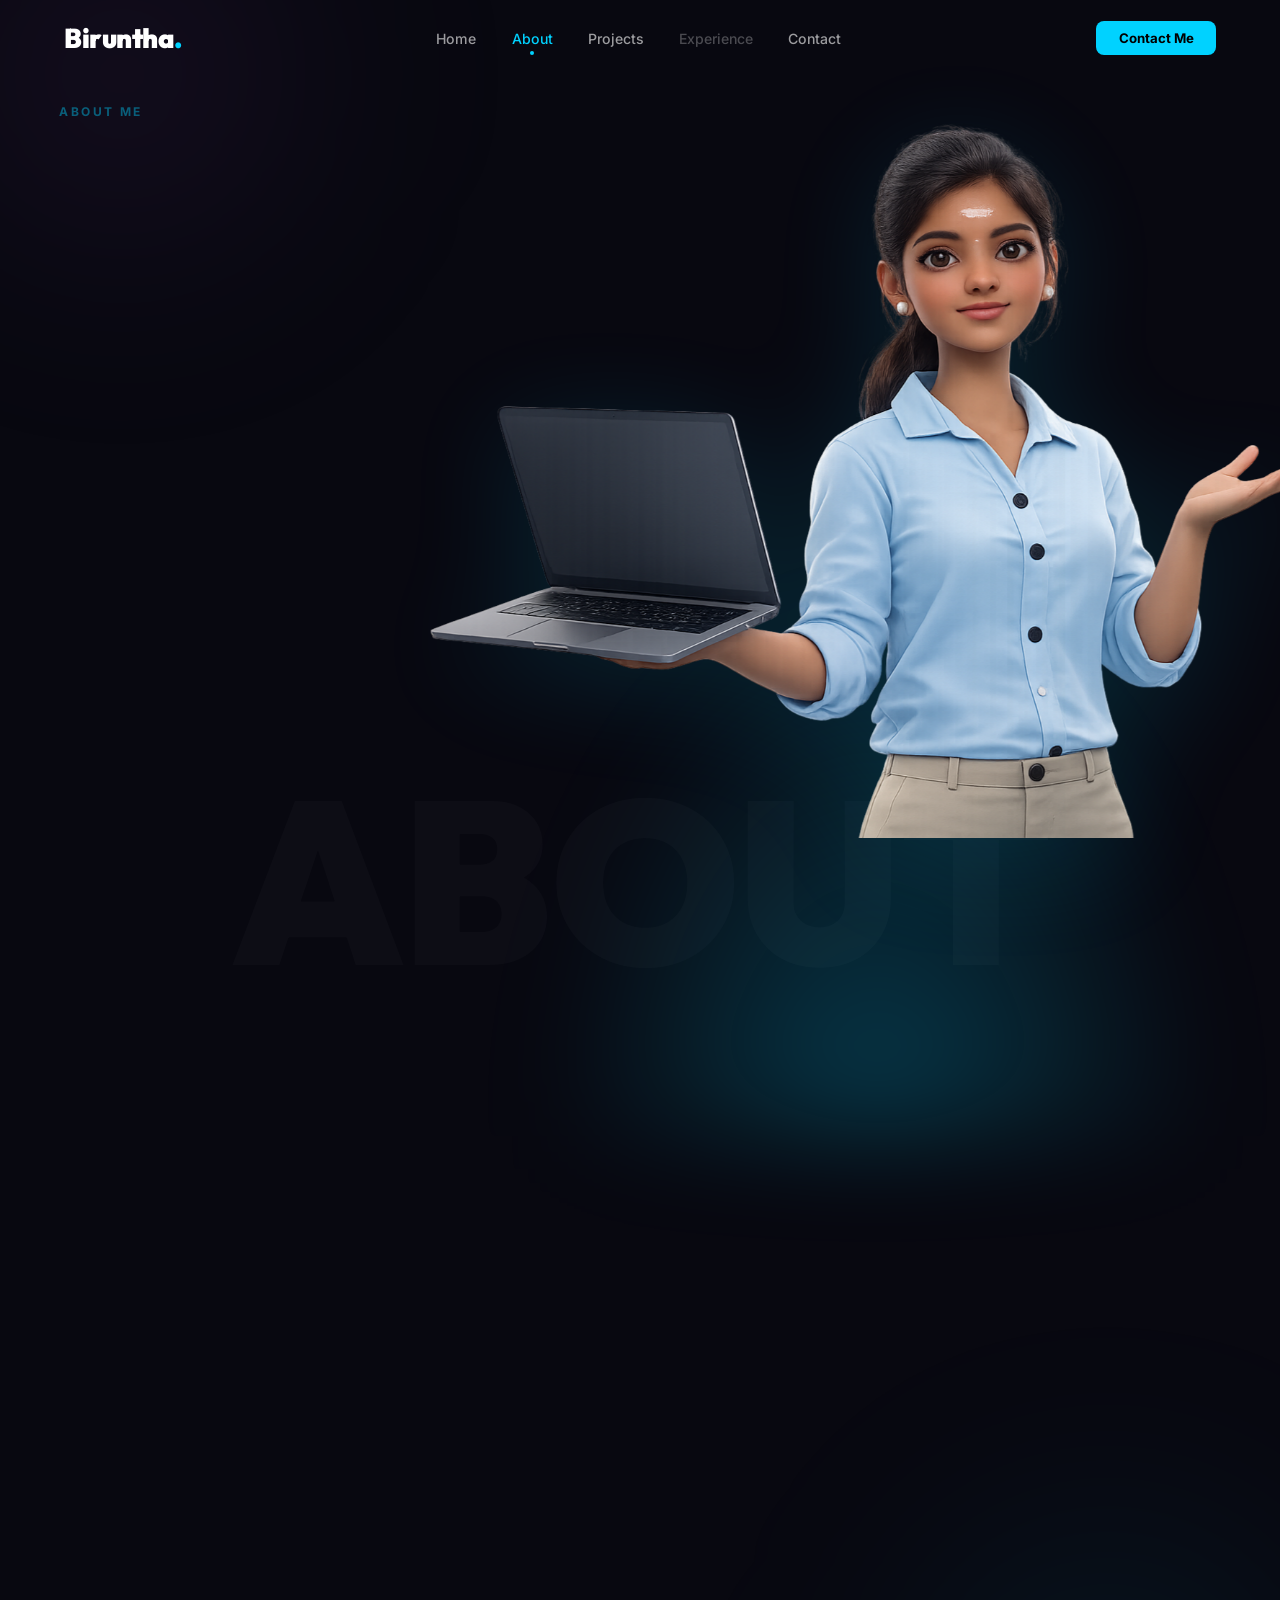
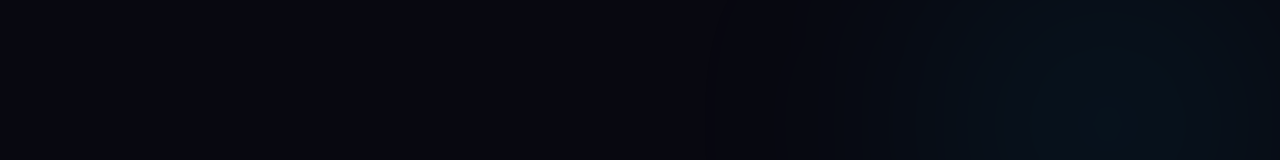
==== commit 21986b77: "contact page" ====
--- a/about.html
+++ b/about.html
@@ -26,10 +26,10 @@
                 <a href="about.html" class="nav-link active">About</a>
                 <a href="projects.html" class="nav-link">Projects</a>
                 <a href="#" class="nav-link coming-soon" data-label="Coming Soon">Experience</a>
-                <a href="#" class="nav-link coming-soon" data-label="Coming Soon">Contact</a>
+                <a href="contact.html" class="nav-link">Contact</a>
             </nav>
             <div class="header-right">
-                <a href="mailto:hello@biruntha.dev" class="btn-hire">Contact Me</a>
+                <a href="mailto:birunthamageshwaran@gmail.com" class="btn-hire">Contact Me</a>
                 <button class="menu-toggle" id="menu-toggle" aria-label="Toggle Menu">
                     <span></span>
                     <span></span>
@@ -59,7 +59,7 @@
                 <div class="about-info-col" style="padding-right: 2rem;">
                     <div class="about-text">
                         <span class="about-eyebrow">About Me</span>
-                        <h1 class="about-title">A software engineer based in Sri Lanka.</h1>
+                        <h1 class="about-title">A software engineer based in India.</h1>
                         <p>I am a passionate software engineer specializing in mobile application development with
                             Flutter and Dart. My journey in tech is driven by a desire to create impactful digital
                             solutions that solve real-world problems.</p>
--- a/style.css
+++ b/style.css
@@ -999,7 +999,8 @@
 }
 
 .project-img:hover {
-    transform: translateY(-5px);
+    background: var(--cyan-dim);
+    border-color: var(--cyan);
 }
 
 /* ──────────────────────────────────────────────────
@@ -1164,7 +1165,32 @@
     .projects-hero-grid {
         grid-template-columns: 1fr;
         text-align: center;
-        gap: 2rem;
+        gap: 2.5rem;
+        margin-bottom: 4rem;
+    }
+
+    .projects-hero-image {
+        justify-content: center;
+        order: 1;
+    }
+
+    .projects-hero-image .character-img {
+        height: 40vh;
+        max-height: 320px;
+    }
+
+    .projects-header {
+        order: 2;
+        padding: 0;
+    }
+
+    .projects-title {
+        font-size: 2.8rem;
+    }
+
+    .projects-subtitle {
+        margin: 0 auto;
+        font-size: 0.95rem;
     }
 }
 
@@ -1405,4 +1431,209 @@
     .services-section {
         padding: 5rem 0;
     }
+}
+
+/* ──────────────────────────────────────────────────
+   CONTACT PAGE
+────────────────────────────────────────────────── */
+.contact-page {
+    position: relative;
+    width: 100%;
+    min-height: 100vh;
+    display: flex;
+    align-items: center;
+    justify-content: center;
+    padding: calc(var(--header-h) + 2rem) 0 2rem;
+}
+
+.contact-container {
+    position: relative;
+    width: 88%;
+    max-width: 1300px;
+    display: grid;
+    grid-template-columns: 1fr 1fr;
+    align-items: center;
+    gap: 4rem;
+    z-index: 10;
+}
+
+.contact-image-wrap {
+    position: relative;
+    height: 100%;
+    display: flex;
+    align-items: flex-end;
+    justify-content: flex-start;
+}
+
+.contact-image-wrap .character-img {
+    height: 85vh;
+    max-height: 750px;
+    filter: drop-shadow(0 20px 50px rgba(0, 210, 255, 0.15));
+    margin-left: -2rem;
+}
+
+.contact-content {
+    padding: 3rem;
+    background: rgba(255, 255, 255, 0.03);
+    border: 1px solid var(--border);
+    backdrop-filter: blur(20px);
+    border-radius: 24px;
+    box-shadow: 0 30px 60px rgba(0, 0, 0, 0.2);
+}
+
+.contact-eyebrow {
+    display: inline-block;
+    font-size: 0.75rem;
+    font-weight: 700;
+    letter-spacing: 0.2em;
+    text-transform: uppercase;
+    color: var(--cyan);
+    margin-bottom: 1rem;
+}
+
+.contact-title {
+    font-family: var(--heading);
+    font-size: 3.5rem;
+    font-weight: 900;
+    line-height: 1.1;
+    letter-spacing: -1px;
+    margin-bottom: 1.5rem;
+    background: linear-gradient(135deg, #fff 50%, var(--cyan) 100%);
+    -webkit-background-clip: text;
+    background-clip: text;
+    -webkit-text-fill-color: transparent;
+}
+
+.contact-subtitle {
+    font-size: 1.05rem;
+    line-height: 1.7;
+    color: var(--text-soft);
+    margin-bottom: 2rem;
+    max-width: 520px;
+}
+
+/* Contact Info Blocks */
+.contact-info-grid {
+    display: grid;
+    grid-template-columns: repeat(auto-fit, minmax(240px, 1fr));
+    gap: 1.2rem;
+    margin-bottom: 2.5rem;
+}
+
+.contact-info-item {
+    display: flex;
+    align-items: center;
+    gap: 1.2rem;
+    padding: 1.2rem 1.5rem;
+    background: var(--surface);
+    border: 1px solid var(--border);
+    backdrop-filter: blur(12px);
+    border-radius: 12px;
+    transition: all 0.3s var(--ease);
+    text-decoration: none;
+}
+
+.contact-info-item:hover {
+    border-color: var(--cyan);
+    background: rgba(255, 255, 255, 0.06);
+}
+
+.contact-icon-box {
+    width: 48px;
+    height: 48px;
+    background: var(--cyan-dim);
+    color: var(--cyan);
+    display: flex;
+    align-items: center;
+    justify-content: center;
+    font-size: 1.2rem;
+    border-radius: 12px;
+}
+
+.contact-text-box h4 {
+    font-size: 0.7rem;
+    text-transform: uppercase;
+    letter-spacing: 0.1em;
+    color: var(--text-dim);
+    margin-bottom: 4px;
+}
+
+.contact-text-box p,
+.contact-text-box a {
+    font-size: 0.95rem;
+    font-weight: 600;
+    color: var(--text);
+    text-decoration: none;
+}
+
+/* Social Links */
+.social-links {
+    display: flex;
+    gap: 1rem;
+}
+
+.social-link {
+    width: 44px;
+    height: 44px;
+    display: flex;
+    align-items: center;
+    justify-content: center;
+    background: var(--surface);
+    border: 1px solid var(--border);
+    border-radius: 10px;
+    color: var(--text-soft);
+    font-size: 1.1rem;
+    transition: all 0.3s var(--ease);
+    text-decoration: none;
+}
+
+.social-link:hover {
+    color: var(--cyan);
+    border-color: var(--cyan);
+    background: var(--cyan-dim);
+}
+
+@media screen and (max-width: 1024px) {
+    .contact-page {
+        height: auto;
+        padding-bottom: 4rem;
+    }
+
+    .contact-container {
+        grid-template-columns: 1fr;
+        gap: 2rem;
+        text-align: center;
+        width: 92%;
+    }
+
+    .contact-image-wrap {
+        justify-content: center;
+        order: 2;
+        height: auto;
+    }
+
+    .contact-image-wrap .character-img {
+        height: 45vh;
+        max-height: 350px;
+        margin-left: 0;
+    }
+
+    .contact-content {
+        padding: 2.5rem 1.5rem;
+        order: 1;
+    }
+
+    .contact-title {
+        font-size: 2.4rem;
+        margin-bottom: 1rem;
+    }
+
+    .contact-info-grid {
+        grid-template-columns: 1fr;
+        gap: 1rem;
+    }
+
+    .contact-info-item {
+        padding: 1rem;
+    }
 }
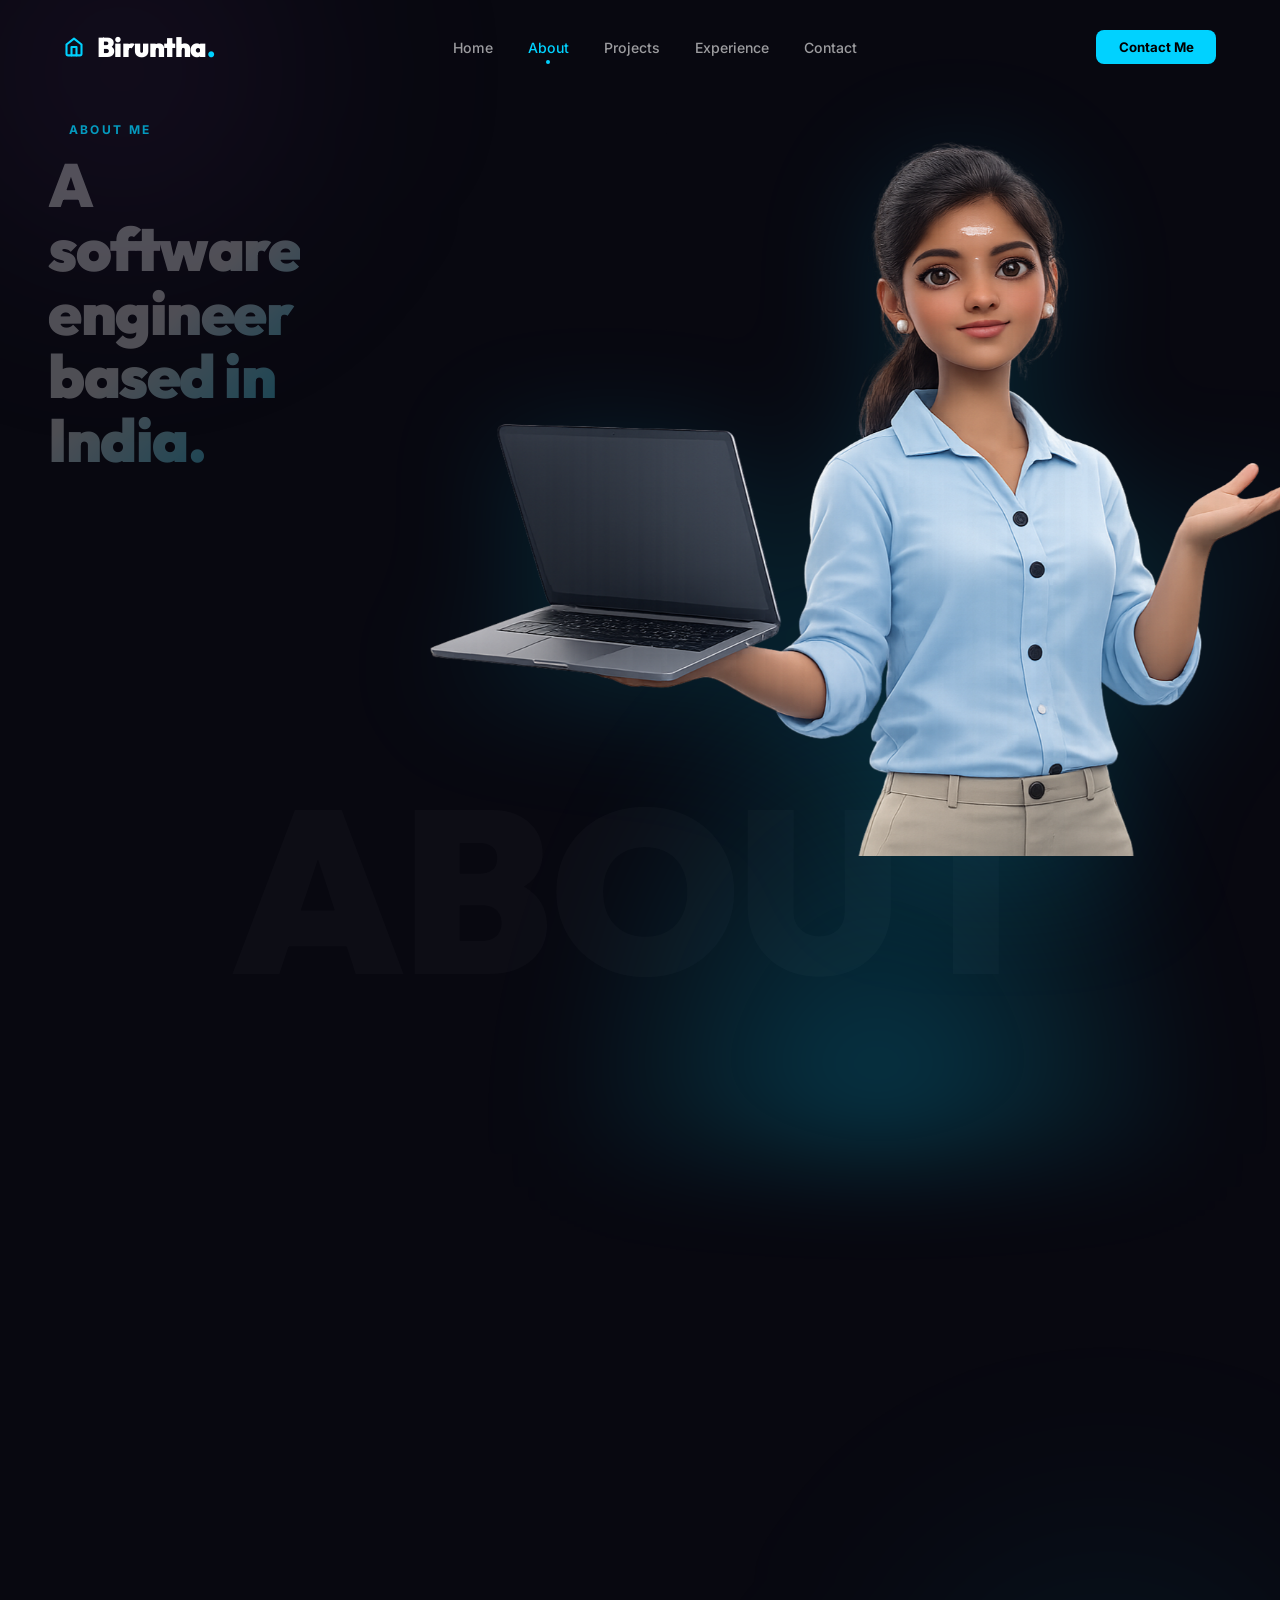
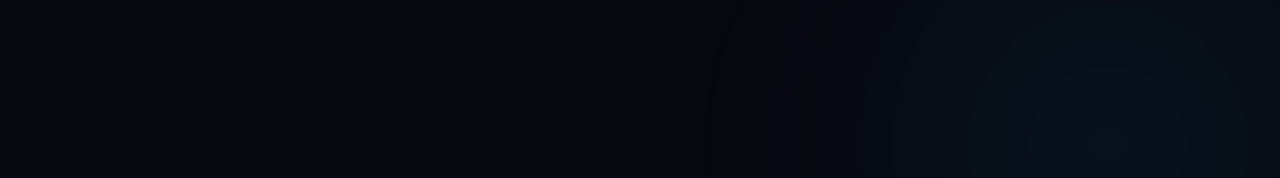
==== commit 3c35451d: "experience page" ====
--- a/about.html
+++ b/about.html
@@ -20,12 +20,20 @@
     <!-- ── Header ── -->
     <header class="main-header" id="main-header">
         <div class="header-container">
-            <a href="index.html" class="logo">Biruntha<span class="logo-dot">.</span></a>
+            <a href="index.html" class="logo">
+                <svg xmlns="http://www.w3.org/2000/svg" width="20" height="20" viewBox="0 0 24 24" fill="none"
+                    stroke="var(--cyan)" stroke-width="2.5" stroke-linecap="round" stroke-linejoin="round"
+                    style="margin-right: 8px;">
+                    <path d="m3 9 9-7 9 7v11a2 2 0 0 1-2 2H5a2 2 0 0 1-2-2z" />
+                    <polyline points="9 22 9 12 15 12 15 22" />
+                </svg>
+                Biruntha<span class="logo-dot">.</span>
+            </a>
             <nav class="nav-links">
                 <a href="index.html" class="nav-link">Home</a>
                 <a href="about.html" class="nav-link active">About</a>
                 <a href="projects.html" class="nav-link">Projects</a>
-                <a href="#" class="nav-link coming-soon" data-label="Coming Soon">Experience</a>
+                <a href="experience.html" class="nav-link">Experience</a>
                 <a href="contact.html" class="nav-link">Contact</a>
             </nav>
             <div class="header-right">
--- a/style.css
+++ b/style.css
@@ -16,7 +16,7 @@
     --text-dim: rgba(255, 255, 255, 0.3);
     --heading: 'Outfit', sans-serif;
     --body: 'Inter', sans-serif;
-    --header-h: 76px;
+    --header-h: 94px;
     --ease: cubic-bezier(0.25, 0.46, 0.45, 0.94);
 }
 
@@ -1039,15 +1039,30 @@
     .hero-image-wrap {
         order: 1;
         height: auto;
+        justify-content: center;
     }
 
     .hero-image-wrap .character-img {
-        height: 50vh;
-        max-height: 400px;
+        height: 60vh;
+        max-height: 500px;
+        margin-left: 0;
+        filter: drop-shadow(0 0 30px var(--cyan-glow));
     }
 
     .hero-name {
         font-size: 3.2rem;
+        margin-bottom: 0.5rem;
+    }
+
+    .hero-title {
+        margin-bottom: 1.5rem;
+        letter-spacing: 0.2em;
+    }
+
+    .hero-bio {
+        font-size: 1rem;
+        padding: 0 5%;
+        margin-bottom: 2rem;
     }
 }
 
@@ -1257,18 +1272,15 @@
         position: fixed;
         top: 0;
         right: -100%;
-        width: 70%;
-        max-width: 300px;
+        width: 260px;
         height: 100vh;
-        background: rgba(8, 8, 16, 0.98);
-        backdrop-filter: blur(20px);
-        padding: 6rem 2rem 2rem;
+        background: #080810;
+        padding: 5rem 2rem;
         transition: right 0.4s var(--ease);
         z-index: 200;
-        border-left: 1px solid var(--border);
         align-items: flex-start;
         justify-content: flex-start;
-        gap: 1.5rem;
+        gap: 1.2rem;
     }
 
     .nav-links.open {
@@ -1348,8 +1360,107 @@
 }
 
 /* ──────────────────────────────────────────────────
-   SERVICES SECTION (Home Scrollable)
+   HOME NAVIGATION SECTION
    ────────────────────────────────────────────────── */
+.home-nav-section {
+    position: relative;
+    padding: 6rem 0;
+    z-index: 10;
+}
+
+.home-nav-container {
+    width: 88%;
+    max-width: 1200px;
+    margin: 0 auto;
+}
+
+.home-nav-grid {
+    display: grid;
+    grid-template-columns: repeat(auto-fit, minmax(220px, 1fr));
+    gap: 1.5rem;
+}
+
+.nav-card {
+    position: relative;
+    background: var(--surface);
+    border: 1px solid var(--border);
+    backdrop-filter: blur(10px);
+    border-radius: 20px;
+    padding: 2.2rem 1.8rem;
+    text-decoration: none;
+    transition: all 0.3s var(--ease);
+    display: flex;
+    flex-direction: column;
+    gap: 0.8rem;
+    overflow: hidden;
+}
+
+.nav-card::before {
+    content: '';
+    position: absolute;
+    inset: 0;
+    background: linear-gradient(135deg, var(--cyan-glow), transparent 60%);
+    opacity: 0;
+    transition: opacity 0.3s;
+}
+
+.nav-card:hover {
+    border-color: var(--cyan);
+    background: rgba(255, 255, 255, 0.06);
+}
+
+.nav-card:hover::before {
+    opacity: 1;
+}
+
+.nav-card-icon {
+    font-size: 1.8rem;
+}
+
+.nav-card h3 {
+    font-family: var(--heading);
+    font-size: 1.3rem;
+    font-weight: 800;
+    color: var(--text);
+}
+
+.nav-card p {
+    font-size: 0.85rem;
+    line-height: 1.6;
+    color: var(--text-soft);
+}
+
+.nav-card-arrow {
+    margin-top: auto;
+    color: var(--cyan);
+    font-size: 1.1rem;
+    font-weight: 700;
+    transition: transform 0.3s;
+}
+
+.nav-card:hover .nav-card-arrow {
+    transform: translateX(5px);
+}
+
+@media screen and (max-width: 768px) {
+    .home-nav-section {
+        padding: 4rem 0;
+    }
+
+    .home-nav-grid {
+        grid-template-columns: 1fr;
+        gap: 1.2rem;
+    }
+
+    .nav-card {
+        padding: 1.8rem 1.5rem;
+    }
+
+    .nav-card h3 {
+        font-size: 1.2rem;
+    }
+}
+
 .services-section {
     padding: 8rem 0;
     position: relative;
@@ -1636,4 +1747,251 @@
     .contact-info-item {
         padding: 1rem;
     }
+}
+
+/* ──────────────────────────────────────────────────
+   EXPERIENCE PAGE
+   ────────────────────────────────────────────────── */
+.experience-page {
+    position: relative;
+    width: 100%;
+    min-height: 100vh;
+    padding: calc(var(--header-h) + 2rem) 0 6rem;
+    overflow: hidden;
+}
+
+.experience-container {
+    position: relative;
+    width: 88%;
+    max-width: 1300px;
+    margin: 0 auto;
+    z-index: 10;
+}
+
+.experience-hero-grid {
+    display: grid;
+    grid-template-columns: 0.8fr 1.2fr;
+    gap: 4rem;
+    align-items: center;
+    margin-bottom: 6rem;
+}
+
+.experience-hero-image {
+    position: relative;
+    display: flex;
+    justify-content: flex-start;
+}
+
+.experience-hero-image .character-img {
+    height: 75vh;
+    max-height: 650px;
+    object-fit: contain;
+    filter: drop-shadow(0 0 20px var(--cyan-glow));
+    z-index: 2;
+}
+
+.experience-header {
+    text-align: left;
+}
+
+.experience-eyebrow {
+    font-size: 0.75rem;
+    font-weight: 700;
+    letter-spacing: 0.2em;
+    text-transform: uppercase;
+    color: var(--cyan);
+    margin-bottom: 1rem;
+    display: inline-block;
+}
+
+.experience-title {
+    font-family: var(--heading);
+    font-size: 3.8rem;
+    font-weight: 900;
+    line-height: 1.05;
+    letter-spacing: -1.5px;
+    margin-bottom: 1.2rem;
+    background: linear-gradient(135deg, #fff 50%, var(--cyan) 100%);
+    -webkit-background-clip: text;
+    background-clip: text;
+    -webkit-text-fill-color: transparent;
+}
+
+.experience-subtitle {
+    color: var(--text-soft);
+    font-size: 1.05rem;
+    line-height: 1.8;
+    max-width: 600px;
+}
+
+/* Timeline */
+.timeline {
+    position: relative;
+    max-width: 900px;
+    margin: 0 auto;
+    padding-left: 2rem;
+}
+
+.timeline::before {
+    content: '';
+    position: absolute;
+    left: 0;
+    top: 0;
+    width: 1px;
+    height: 100%;
+    background: linear-gradient(to bottom, var(--cyan), transparent);
+    opacity: 0.3;
+}
+
+.timeline-item {
+    position: relative;
+    margin-bottom: 4rem;
+}
+
+.timeline-item:last-child {
+    margin-bottom: 0;
+}
+
+.timeline-dot {
+    position: absolute;
+    left: -2rem;
+    top: 8px;
+    width: 10px;
+    height: 10px;
+    background: var(--cyan);
+    border-radius: 50%;
+    transform: translateX(-50%);
+    box-shadow: 0 0 10px var(--cyan);
+}
+
+.timeline-content {
+    background: var(--surface);
+    border: 1px solid var(--border);
+    backdrop-filter: blur(10px);
+    border-radius: 20px;
+    padding: 2.5rem;
+    transition: transform 0.3s var(--ease), border-color 0.3s;
+}
+
+.timeline-content:hover {
+    border-color: var(--cyan-dim);
+}
+
+.exp-header {
+    display: flex;
+    justify-content: space-between;
+    align-items: flex-start;
+    gap: 2rem;
+    margin-bottom: 1.5rem;
+    flex-wrap: wrap;
+}
+
+.exp-role {
+    font-family: var(--heading);
+    font-size: 1.8rem;
+    font-weight: 800;
+    color: var(--text);
+    margin-bottom: 0.4rem;
+}
+
+.exp-company {
+    font-size: 1.1rem;
+    font-weight: 700;
+    color: var(--cyan);
+}
+
+.exp-meta {
+    text-align: right;
+    display: flex;
+    flex-direction: column;
+    gap: 0.4rem;
+}
+
+.exp-date {
+    font-size: 0.9rem;
+    font-weight: 700;
+    color: var(--text);
+}
+
+.exp-location {
+    font-size: 0.8rem;
+    color: var(--text-dim);
+}
+
+.exp-body p {
+    font-size: 1rem;
+    line-height: 1.7;
+    color: var(--text-soft);
+    margin-bottom: 1rem;
+}
+
+.exp-body p:last-child {
+    margin-bottom: 0;
+}
+
+.exp-list {
+    list-style: none;
+}
+
+.exp-list li {
+    position: relative;
+    padding-left: 1.5rem;
+    margin-bottom: 0.8rem;
+    font-size: 1rem;
+    line-height: 1.6;
+    color: var(--text-soft);
+}
+
+.exp-list li::before {
+    content: '→';
+    position: absolute;
+    left: 0;
+    color: var(--cyan);
+}
+
+/* Experience Responsive */
+@media screen and (max-width: 1024px) {
+    .experience-hero-grid {
+        grid-template-columns: 1fr;
+        text-align: center;
+        gap: 2.5rem;
+        margin-bottom: 4rem;
+    }
+
+    .experience-hero-image {
+        justify-content: center;
+    }
+
+    .experience-hero-image .character-img {
+        height: 40vh;
+        max-height: 320px;
+    }
+
+    .experience-header {
+        padding: 0;
+    }
+
+    .experience-title {
+        font-size: 2.8rem;
+    }
+
+    .experience-subtitle {
+        margin: 0 auto;
+    }
+
+    .timeline {
+        padding-left: 1.5rem;
+    }
+
+    .timeline-content {
+        padding: 2rem;
+    }
+
+    .exp-role {
+        font-size: 1.5rem;
+    }
+
+    .exp-meta {
+        text-align: left;
+    }
 }
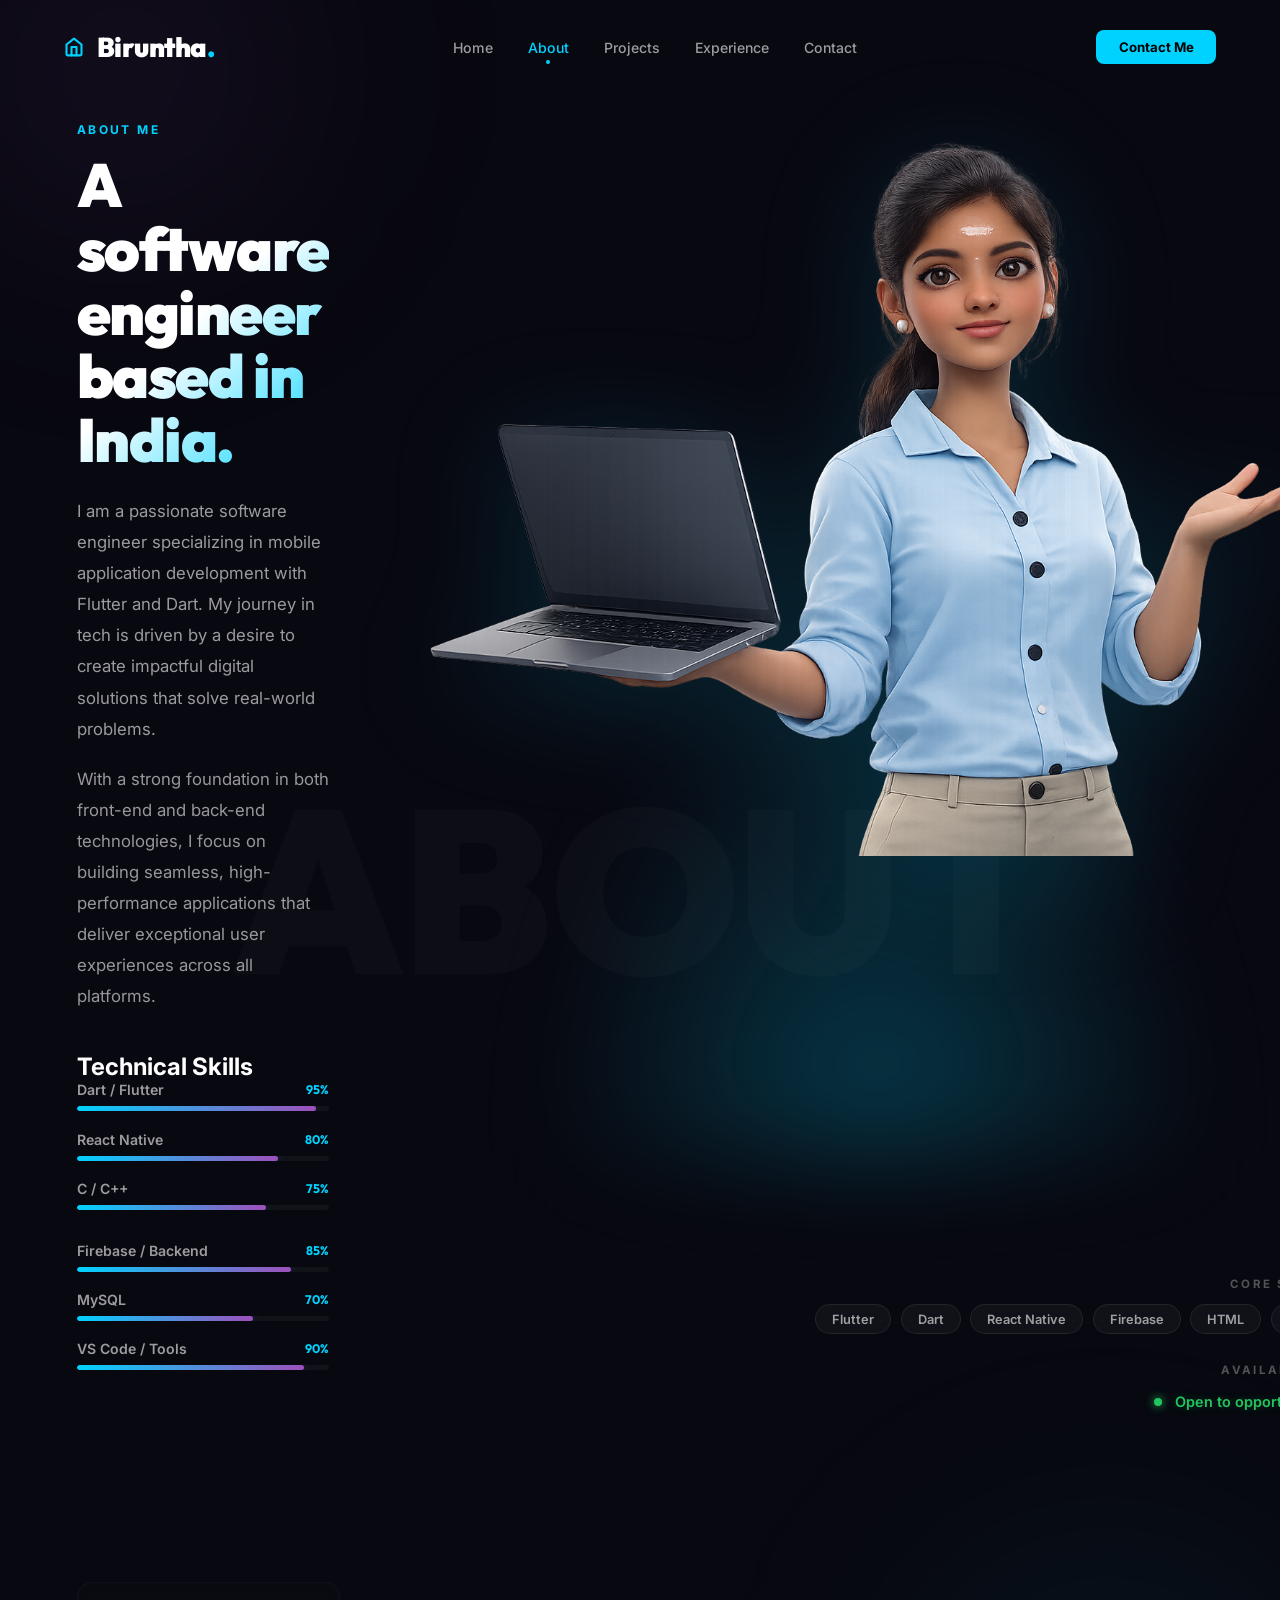
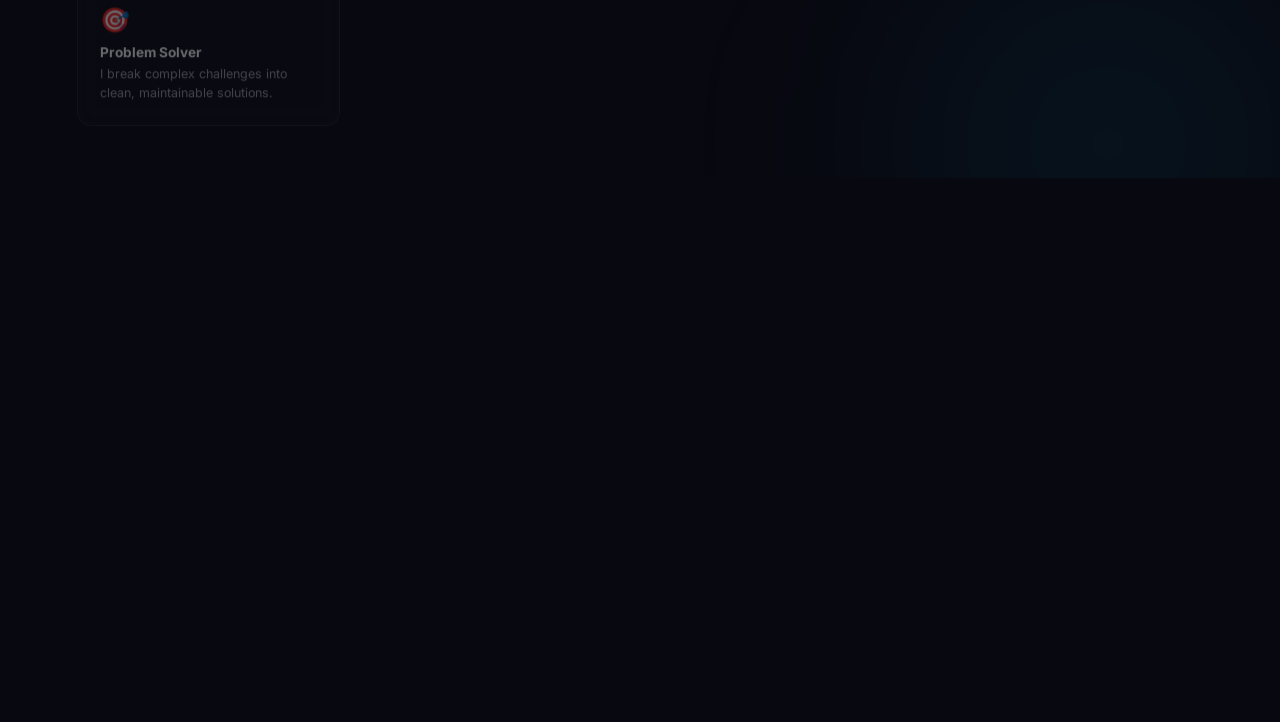
==== commit f9ad13f8: "host" ====
--- a/about.html
+++ b/about.html
@@ -204,6 +204,45 @@
         </div> <!-- End about-container -->
     </section>
 
+    <!-- Global Navigation Grid -->
+    <section class="global-nav-section">
+        <div class="global-nav-container">
+            <div class="global-nav-grid">
+                <!-- About Card -->
+                <a href="about.html" class="nav-card">
+                    <div class="nav-card-icon">👤</div>
+                    <h3>About Me</h3>
+                    <p>Discover my journey, skills, and the mindset I bring to every digital project.</p>
+                    <div class="nav-card-arrow">Learn More →</div>
+                </a>
+
+                <!-- Projects Card -->
+                <a href="projects.html" class="nav-card">
+                    <div class="nav-card-icon">🚀</div>
+                    <h3>Case Studies</h3>
+                    <p>Explore a collection of mobile applications crafted with passion and precision.</p>
+                    <div class="nav-card-arrow">View Work →</div>
+                </a>
+
+                <!-- Experience Card -->
+                <a href="experience.html" class="nav-card">
+                    <div class="nav-card-icon">💼</div>
+                    <h3>Professional</h3>
+                    <p>My career journey, professional roles, and corporate-level contributions.</p>
+                    <div class="nav-card-arrow">My Career →</div>
+                </a>
+
+                <!-- Contact Card -->
+                <a href="contact.html" class="nav-card">
+                    <div class="nav-card-icon">✨</div>
+                    <h3>Get In Touch</h3>
+                    <p>Let's connect and build something amazing together. Reach out anytime.</p>
+                    <div class="nav-card-arrow">Contact Me →</div>
+                </a>
+            </div>
+        </div>
+    </section>
+
     <script src="script.js"></script>
 </body>
 
--- a/style.css
+++ b/style.css
@@ -1360,21 +1360,21 @@
 }
 
 /* ──────────────────────────────────────────────────
-   HOME NAVIGATION SECTION
+   GLOBAL NAVIGATION SECTION
    ────────────────────────────────────────────────── */
-.home-nav-section {
-    position: relative;
-    padding: 6rem 0;
+.global-nav-section {
+    position: relative;
+    padding: 8rem 0;
     z-index: 10;
 }
 
-.home-nav-container {
+.global-nav-container {
     width: 88%;
     max-width: 1200px;
     margin: 0 auto;
 }
 
-.home-nav-grid {
+.global-nav-grid {
     display: grid;
     grid-template-columns: repeat(auto-fit, minmax(220px, 1fr));
     gap: 1.5rem;
@@ -1443,21 +1443,13 @@
 }
 
 @media screen and (max-width: 768px) {
-    .home-nav-section {
+    .global-nav-section {
         padding: 4rem 0;
     }
 
-    .home-nav-grid {
+    .global-nav-grid {
         grid-template-columns: 1fr;
         gap: 1.2rem;
-    }
-
-    .nav-card {
-        padding: 1.8rem 1.5rem;
-    }
-
-    .nav-card h3 {
-        font-size: 1.2rem;
     }
 }
 
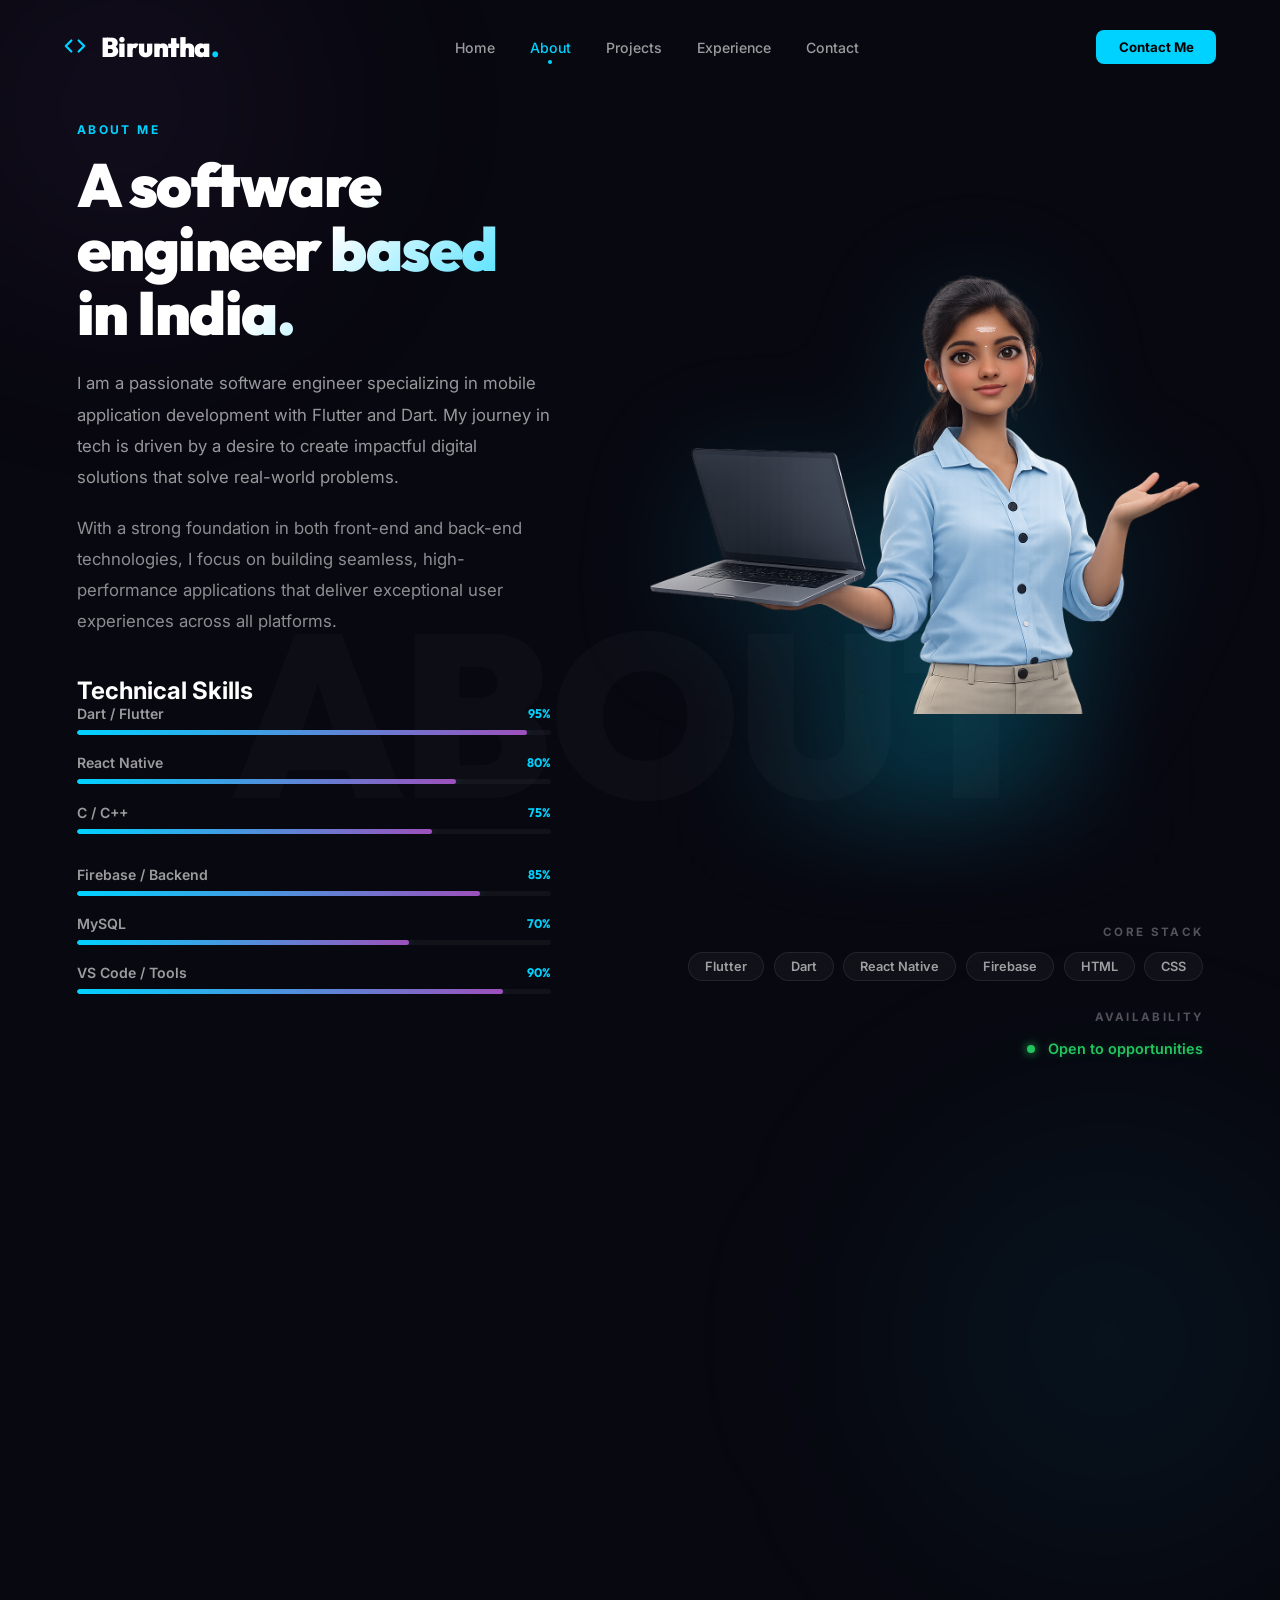
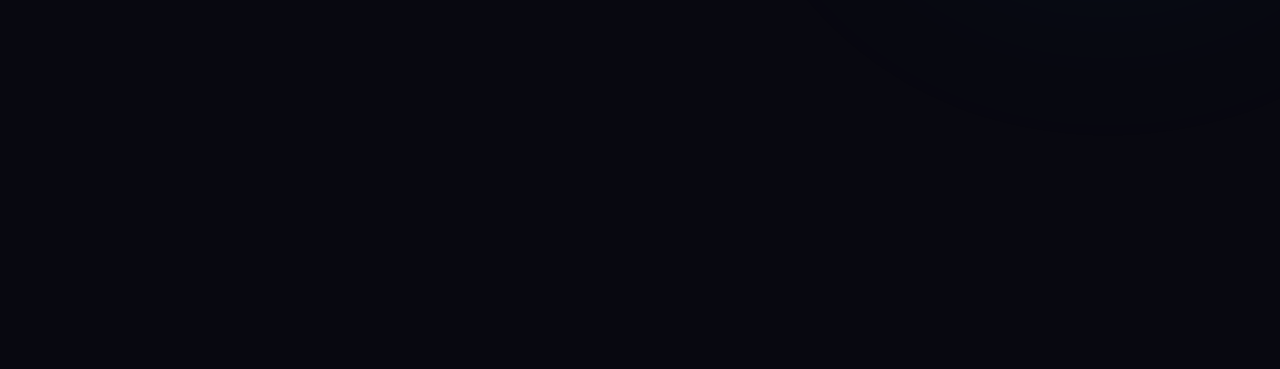
==== commit d126c95c: "the final check" ====
--- a/about.html
+++ b/about.html
@@ -3,7 +3,7 @@
 
 <head>
     <meta charset="UTF-8">
-    <meta name="viewport" content="width=device-width, initial-scale=1.0, maximum-scale=1.0, user-scalable=no">
+    <meta name="viewport" content="width=device-width, initial-scale=1.0">
     <title>About | Biruntha</title>
     <meta name="description" content="About Biruntha — a passionate Software Engineer and mobile app developer.">
     <link rel="preconnect" href="https://fonts.googleapis.com">
@@ -21,11 +21,11 @@
     <header class="main-header" id="main-header">
         <div class="header-container">
             <a href="index.html" class="logo">
-                <svg xmlns="http://www.w3.org/2000/svg" width="20" height="20" viewBox="0 0 24 24" fill="none"
+                <svg xmlns="http://www.w3.org/2000/svg" width="22" height="22" viewBox="0 0 24 24" fill="none"
                     stroke="var(--cyan)" stroke-width="2.5" stroke-linecap="round" stroke-linejoin="round"
-                    style="margin-right: 8px;">
-                    <path d="m3 9 9-7 9 7v11a2 2 0 0 1-2 2H5a2 2 0 0 1-2-2z" />
-                    <polyline points="9 22 9 12 15 12 15 22" />
+                    style="margin-right: 10px;">
+                    <polyline points="16 18 22 12 16 6" />
+                    <polyline points="8 6 2 12 8 18" />
                 </svg>
                 Biruntha<span class="logo-dot">.</span>
             </a>
@@ -64,7 +64,7 @@
             <div class="about-top-grid">
 
                 <!-- LEFT: Info Column -->
-                <div class="about-info-col" style="padding-right: 2rem;">
+                <div class="about-info-col">
                     <div class="about-text">
                         <span class="about-eyebrow">About Me</span>
                         <h1 class="about-title">A software engineer based in India.</h1>
--- a/style.css
+++ b/style.css
@@ -31,17 +31,23 @@
     box-sizing: border-box;
 }
 
-
-
+img {
+    max-width: 100%;
+    height: auto;
+    display: block;
+}
+
+
+
+html,
 body {
     background: var(--bg);
     color: var(--text);
     font-family: var(--body);
     overflow-x: hidden;
+    width: 100%;
     min-height: 100vh;
-    /* Prevent unwanted zooming and "scroll to zoom" on trackpads/mobile */
     touch-action: manipulation;
-    overscroll-behavior-y: none;
 }
 
 /* ──────────────────────────────────────────────────
@@ -260,6 +266,9 @@
     z-index: 1;
     user-select: none;
     letter-spacing: -2px;
+    max-width: 100vw;
+    overflow: hidden;
+    pointer-events: none;
 }
 
 /* Image glow */
@@ -318,7 +327,7 @@
 }
 
 .hero-content {
-    padding-right: 2rem;
+    padding-left: 3rem;
 }
 
 .hero-name {
@@ -445,7 +454,6 @@
     align-items: center;
     justify-content: center;
     padding: calc(var(--header-h) + 1.5rem) 0 4rem;
-    overflow: hidden;
 }
 
 .about-container {
@@ -685,6 +693,10 @@
 }
 
 /* About content */
+.about-info-col {
+    padding-right: 2rem;
+}
+
 .about-content {
     padding-right: 1rem;
 }
@@ -852,7 +864,6 @@
     width: 100%;
     min-height: 100vh;
     padding: calc(var(--header-h) + 2rem) 0 6rem;
-    overflow: hidden;
 }
 
 .projects-container {
@@ -1017,6 +1028,8 @@
     }
 
     .hero-container {
+        width: 100%;
+        padding: 0 5%;
         grid-template-columns: 1fr;
         text-align: center;
         align-content: flex-start;
@@ -1024,7 +1037,7 @@
     }
 
     .hero-content {
-        padding-right: 0;
+        padding: 0 !important;
         order: 2;
     }
 
@@ -1061,8 +1074,13 @@
 
     .hero-bio {
         font-size: 1rem;
-        padding: 0 5%;
-        margin-bottom: 2rem;
+        padding: 0 4%;
+        margin: 0 auto 2rem;
+    }
+
+    .bg-text {
+        font-size: 12vw;
+        opacity: 0.1;
     }
 }
 
@@ -1070,6 +1088,11 @@
 @media (max-width:1024px) {
     .about-page {
         padding: calc(var(--header-h) + 1rem) 0 3rem;
+    }
+
+    .about-container {
+        width: 100%;
+        padding: 0 5%;
     }
 
     .about-top-grid {
@@ -1081,6 +1104,10 @@
 
     .about-info-col {
         padding: 0 !important;
+    }
+
+    .about-image-col {
+        align-items: center;
     }
 
     .about-meta-row {
@@ -1098,6 +1125,7 @@
 
     .tech-chips {
         justify-content: center !important;
+        padding: 0 1rem;
     }
 
     .about-text {
@@ -1111,14 +1139,19 @@
     }
 
     .about-img {
-        height: 50vh !important;
-        max-height: 420px !important;
+        height: auto !important;
+        width: 100% !important;
+        max-width: 380px !important;
+        aspect-ratio: 1/1;
+        object-fit: contain;
         margin: 0 auto;
     }
 
     .about-tag {
         right: 0;
         bottom: 5%;
+        left: auto;
+        top: auto;
     }
 
     .about-cards {
@@ -1706,7 +1739,8 @@
         grid-template-columns: 1fr;
         gap: 2rem;
         text-align: center;
-        width: 92%;
+        width: 100%;
+        padding: 0 5%;
     }
 
     .contact-image-wrap {
@@ -1749,7 +1783,6 @@
     width: 100%;
     min-height: 100vh;
     padding: calc(var(--header-h) + 2rem) 0 6rem;
-    overflow: hidden;
 }
 
 .experience-container {
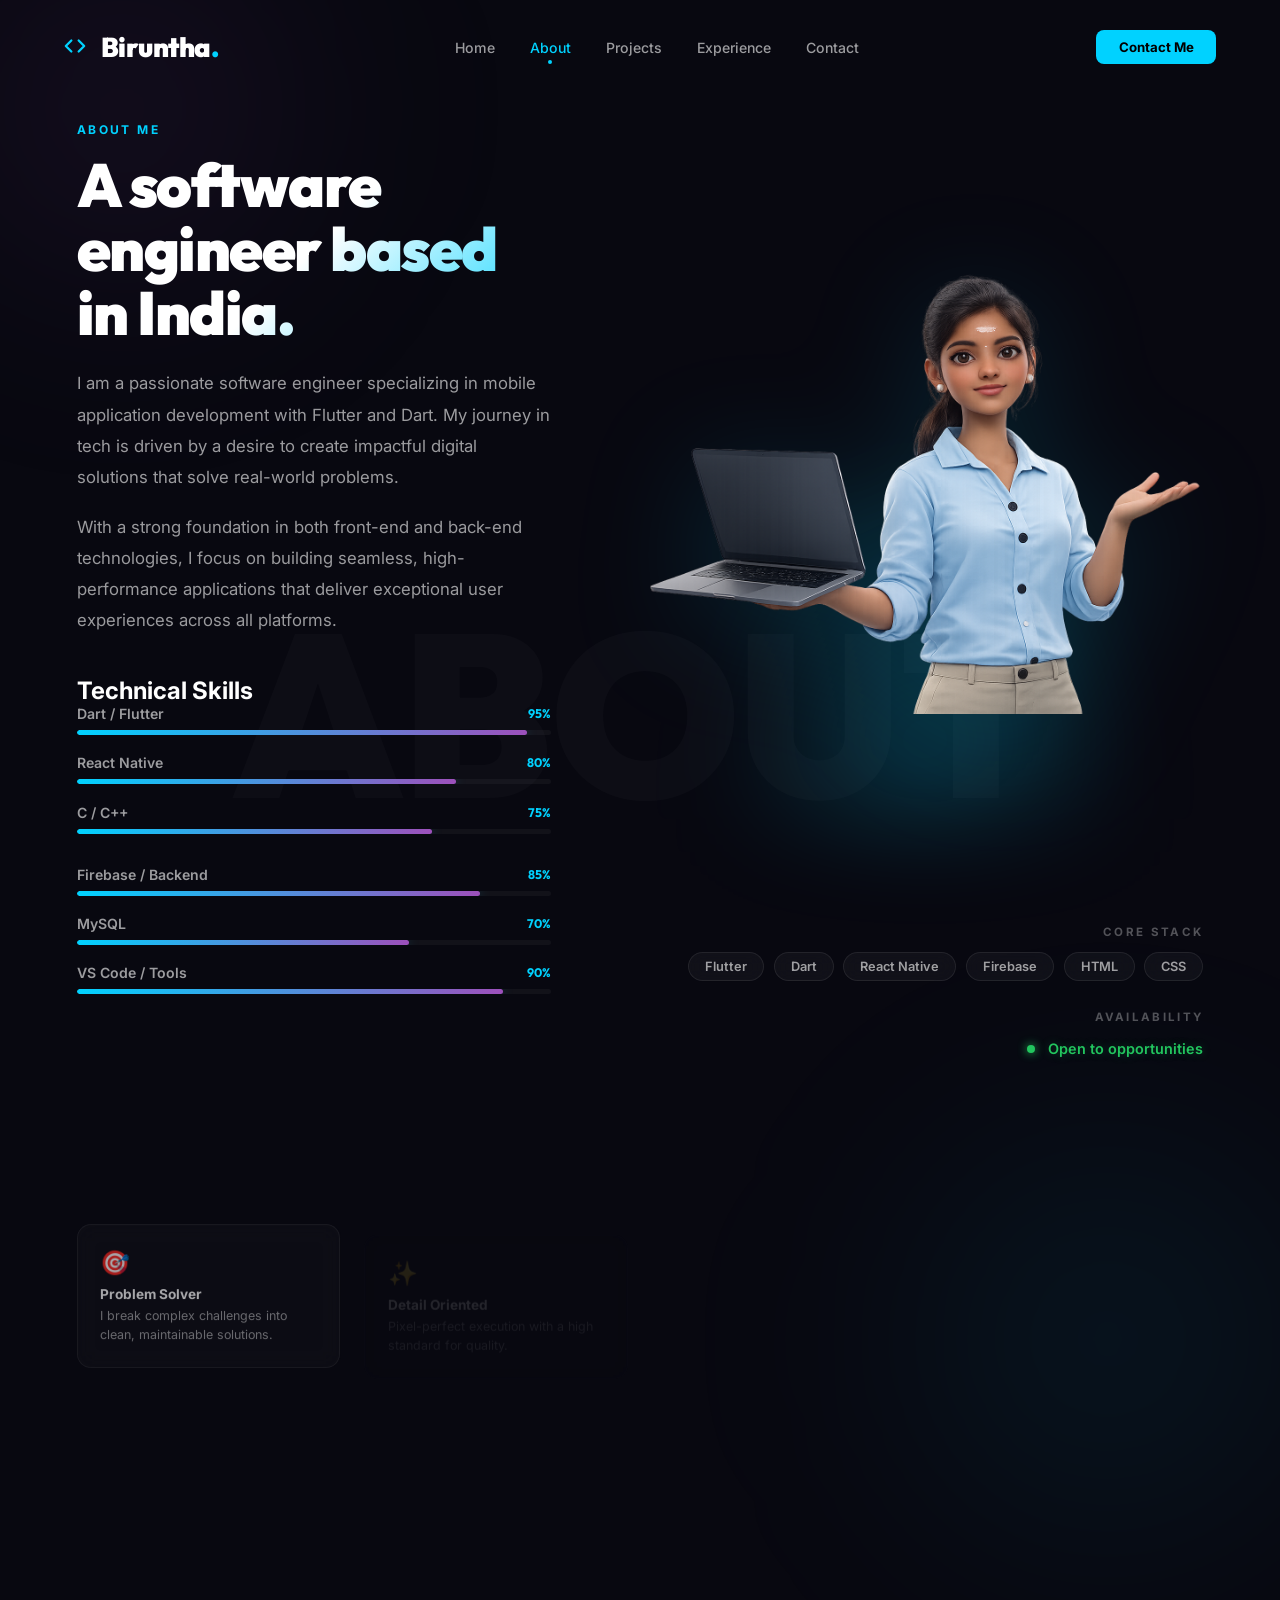
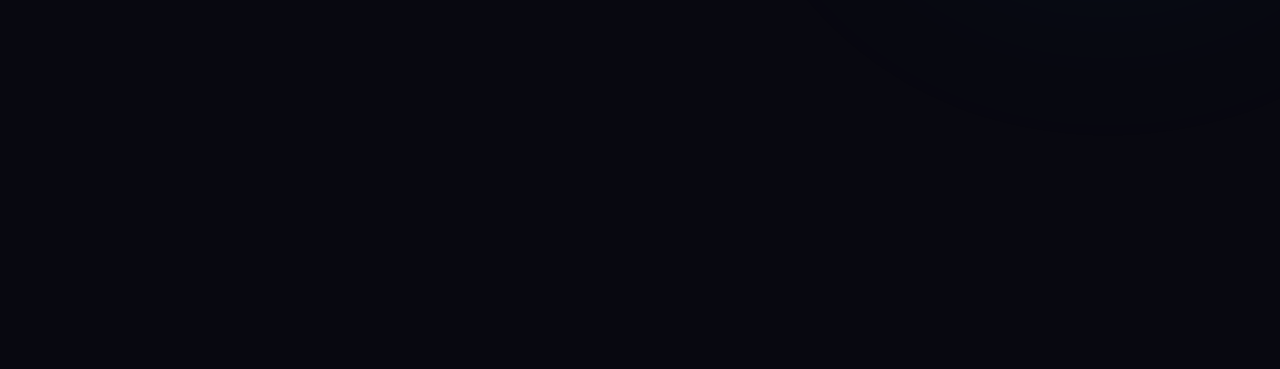
==== commit 9334e93b: "Enhance mobile view, SEO meta tags, and Google verification" ====
--- a/about.html
+++ b/about.html
@@ -4,8 +4,23 @@
 <head>
     <meta charset="UTF-8">
     <meta name="viewport" content="width=device-width, initial-scale=1.0">
-    <title>About | Biruntha</title>
-    <meta name="description" content="About Biruntha — a passionate Software Engineer and mobile app developer.">
+    <title>About Biruntha | Software Engineer & Mobile Developer</title>
+    <meta name="description"
+        content="Learn more about Biruntha, a passionate software engineer specializing in cross-platform mobile app development with Flutter and Dart. Discover her journey and skills.">
+    <meta name="keywords"
+        content="About Biruntha, Software Engineering Journey, Flutter Developer Skills, Mobile App Development, India Tech">
+    <meta name="author" content="Biruntha">
+    <link rel="canonical" href="https://biruntha-web.web.app/about.html">
+
+    <!-- Open Graph / Facebook -->
+    <meta property="og:type" content="website">
+    <meta property="og:url" content="https://biruntha-web.web.app/about.html">
+    <meta property="og:title" content="About Biruntha | Software Engineer & Mobile Developer">
+    <meta property="og:description"
+        content="Discover the journey and technical expertise of Biruntha, a dedicated mobile app developer.">
+    <meta property="og:image" content="https://biruntha-web.web.app/assets/og-image.png">
+
+    <meta name="robots" content="index, follow">
     <link rel="preconnect" href="https://fonts.googleapis.com">
     <link rel="preconnect" href="https://fonts.gstatic.com" crossorigin>
     <link
